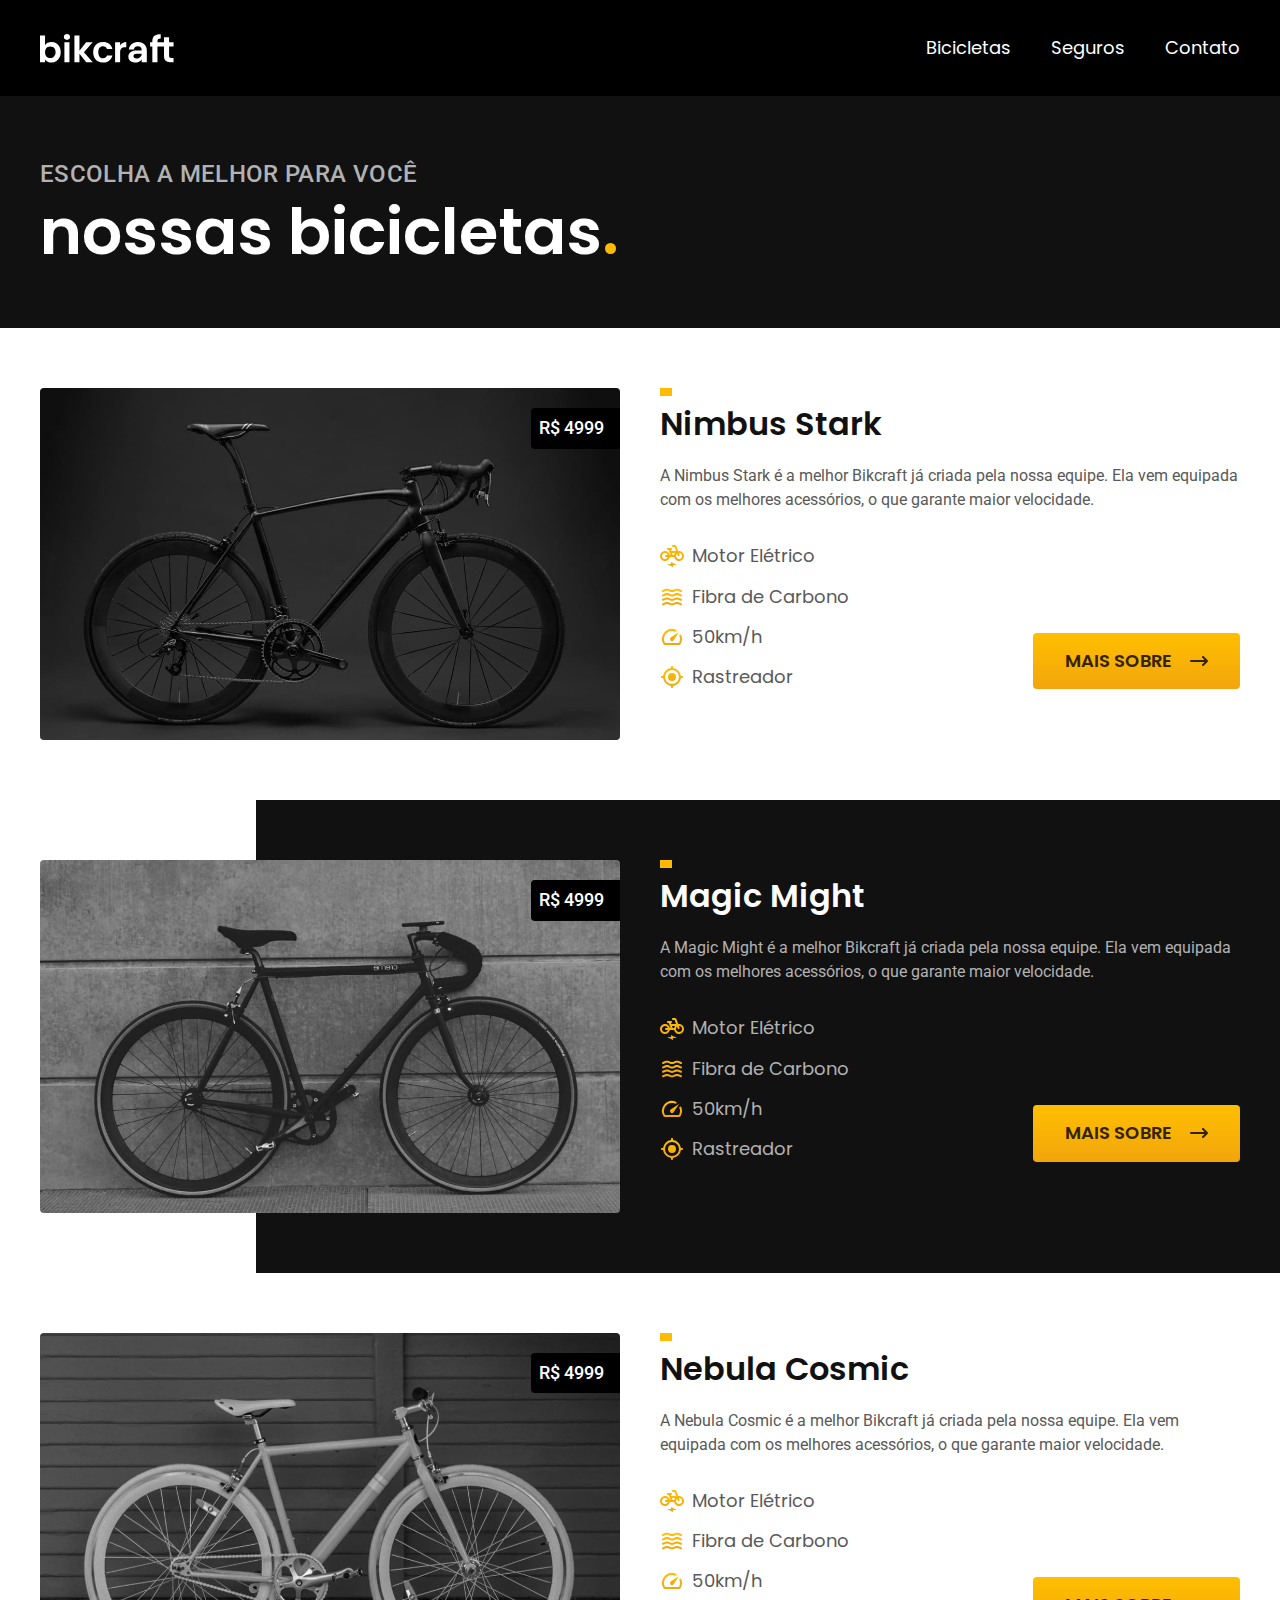
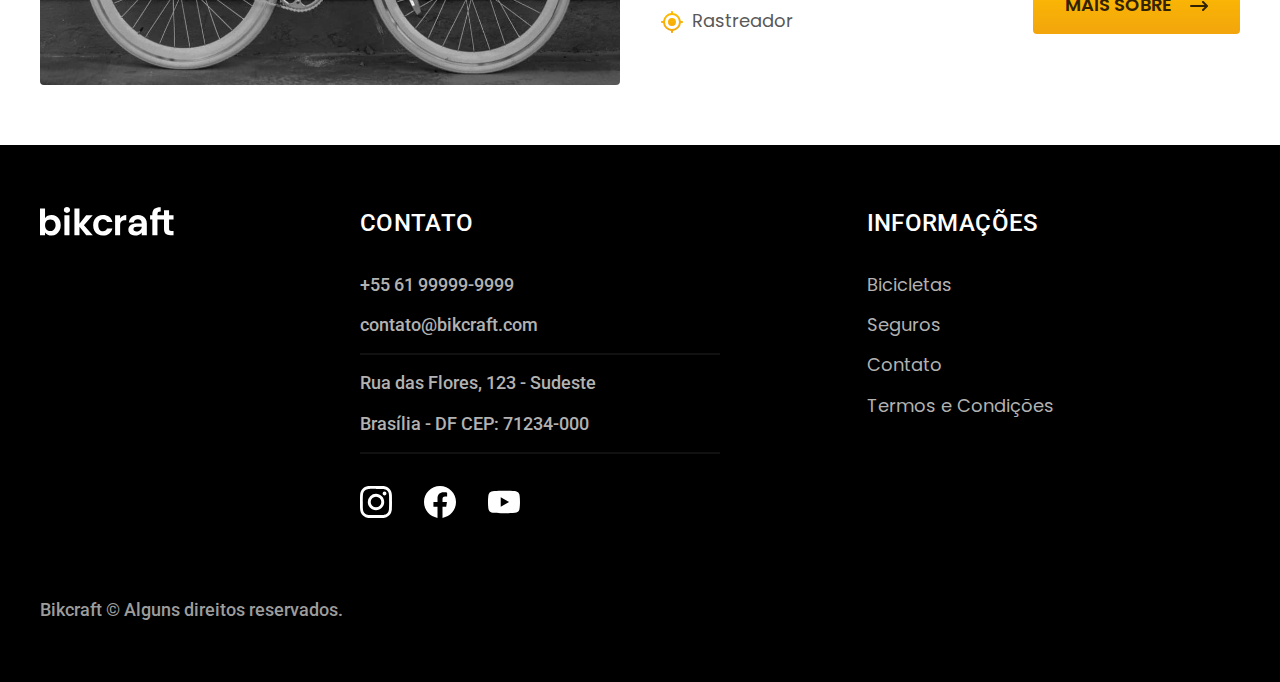
==== bicicletas.html @ d4f0f894 "bicicletas" ====
<!DOCTYPE html>
<html lang="pt-br">
<head>
    <meta charset="UTF-8">
    <meta name="viewport" content="width=device-width, initial-scale=1.0">
    <title>Bicicletas |  Bikcraft</title>
    <meta name="description" content="Bicicletas |  Bikcraft">
    <link rel="stylesheet" href="./css/style.css">

    <link rel="preconnect" href="https://fonts.googleapis.com">
    <link rel="preconnect" href="https://fonts.gstatic.com" crossorigin>
    <link href="https://fonts.googleapis.com/css2?family=Poppins:wght@400;600&family=Roboto:wght@400;500&display=swap" rel="stylesheet">
    <link href="https://fonts.googleapis.com/css2?family=Merriweather:ital,wght@0,400;1,900&display=swap" rel="stylesheet">
</head>
<body id="bicicletas">
    <header class="header-bg">
        <div class="container header">
            <a href="./"><img src="./img/bikcraft.svg" alt="Bikcraft"></a>
            <nav aria-label="primaria">
                <ul class="header-menu font-1-m cor-0">
                    <li><a href="./bicicletas.html">Bicicletas</a></li>
                    <li><a href="./seguros.html">Seguros</a></li>
                    <li><a href="./contatos.html">Contato</a></li>
                </ul>

        </div>
 
        </nav>
    </header>

    <main>
        <div class="titulo-bg">
            <div class="titulo container">
                <p class="font-2-l-b cor-5">Escolha a melhor para você</p>
                <h1 class="font-1-xxl cor-0">nossas bicicletas<span class="cor-p1">.</span></h1>
            </div>
        </div>

        <div class="bicicletas-bg">
            <div class="bicicletas container">
                <div class="bicicletas-imagem">
                    <img src="./img/bicicletas/nimbus.jpg" alt="Bicicleta Preta">
                    <span class="font-2-m cor-0">R$ 4999</span>
                </div>
                <div class="bicicletas-conteudo">
                    <h2 class="font-1-xl">Nimbus Stark</h2>
                    <p class="font-2-s cor-8">A Nimbus Stark é a melhor Bikcraft já criada pela nossa equipe. Ela vem equipada com os melhores acessórios, o que garante maior velocidade.</p>
                    <ul class="font-1-m cor-8">
                        <li><img src="./img/icones/eletrica.svg" alt="">
                            Motor Elétrico</li>
                        <li><img src="./img/icones/carbono.svg" alt="">
                            Fibra de Carbono</li>
                        <li><img src="./img/icones/velocidade.svg" alt="">
                            50km/h</li>
                        <li><img src="./img/icones/rastreador.svg" alt="">
                            Rastreador</li>
                    </ul>
                    <a class="botao seta" href="./bicicletas/nimbus.html">Mais Sobre</a>

                </div>
            </div>
        </div>

        <div class="bicicletas-bg">
            <div class="bicicletas container">
                <div class="bicicletas-imagem">
                    <img src="./img/bicicletas/magic.jpg" alt="Bicicleta Preta">
                    <span class="font-2-m cor-0">R$ 4999</span>
                </div>
                <div class="bicicletas-conteudo">
                    <h2 class="font-1-xl cor-0">Magic Might</h2>
                    <p class="font-2-s cor-5">A Magic Might é a melhor Bikcraft já criada pela nossa equipe. Ela vem equipada com os melhores acessórios, o que garante maior velocidade.</p>
                    <ul class="font-1-m cor-5">
                        <li><img src="./img/icones/eletrica.svg" alt="">
                            Motor Elétrico</li>
                        <li><img src="./img/icones/carbono.svg" alt="">
                            Fibra de Carbono</li>
                        <li><img src="./img/icones/velocidade.svg" alt="">
                            50km/h</li>
                        <li><img src="./img/icones/rastreador.svg" alt="">
                            Rastreador</li>
                    </ul>

                    <a class="botao seta" href="./bicicletas/magic.html">Mais Sobre</a>
                </div>
            </div>
        </div>

        <div class="bicicletas-bg">
            <div class="bicicletas container">
                <div class="bicicletas-imagem">
                    <img src="./img/bicicletas/nebula.jpg" alt="Bicicleta Preta">
                    <span class="font-2-m cor-0">R$ 4999</span>
                </div>
                <div class="bicicletas-conteudo">
                    <h2 class="font-1-xl">Nebula Cosmic</h2>
                    <p class="font-2-s cor-8">A Nebula Cosmic é a melhor Bikcraft já criada pela nossa equipe. Ela vem equipada com os melhores acessórios, o que garante maior velocidade.</p>
                    <ul class="font-1-m cor-8">
                        <li><img src="./img/icones/eletrica.svg" alt="">
                            Motor Elétrico</li>
                        <li><img src="./img/icones/carbono.svg" alt="">
                            Fibra de Carbono</li>
                        <li><img src="./img/icones/velocidade.svg" alt="">
                            50km/h</li>
                        <li><img src="./img/icones/rastreador.svg" alt="">
                            Rastreador</li>
                    </ul>
                    <a class="botao seta" href="./bicicletas/Nebula.html">Mais Sobre</a>

                </div>
            </div>
        </div>

    </main>



<footer class="footer-bg">
    <div class="container footer">
        <img src="./img/bikcraft.svg" alt="Bikcraft">
        <div class="footer-contato">
            <h3 class="font-2-l-b cor-0">Contato</h3>
            <ul class="font-2-m cor-5">
                <li><a href="tel:+5561999999999">+55 61 99999-9999</a></li>
                <li><a href="mailto:contato@bikcraft.com">contato@bikcraft.com</a></li>
                <li>Rua das Flores, 123 - Sudeste</li>
                <li>Brasília - DF CEP: 71234-000</li>
            </ul>
            <div class="footer-redes">
                <a href="./">
                    <img src="./img/redes/instagram.svg" alt="Instagram">
                </a>
                <a href="./">
                    <img src="./img/redes/facebook.svg" alt="Facebook">
                </a>
                <a href="./">
                    <img src="./img/redes/youtube.svg" alt="Youtube">
                </a>

            </div>
        </div>
        <div class="footer-informacoes">
            <h3 class="font-2-l-b cor-0">Informações</h3>
            <nav>
                <ul class="font-1-m cor-5">
                    <li><a href="./bicicletas.html">Bicicletas</a></li>
                    <li><a href="./seguros.html">Seguros</a></li>
                    <li><a href="./contatos.html">Contato</a></li>
                    <li><a href="./termos.html">Termos e Condições</a></li>

                </ul>
            </nav>
        </div>
        <p class="footer-copy font-2-m cor-6">Bikcraft © Alguns direitos reservados.</p>
    </div>

</footer>


</body>
</html>
---- css/style.css ----
@import './global/global.css';
@import './utilidades/tipografia.css';
@import './utilidades/cores.css';
@import './global/header.css';
@import './global/footer.css';

/* Utilidades */
@import './utilidades/componentes.css';

/* Home */
@import './home/introducao.css';
@import './home/tecnologia.css';
@import './home/parceiros.css';
@import './home/depoimento.css';


/* Bicicletas */
@import './bicicletas/bicicletas-lista.css';
@import './bicicletas/bicicletas.css';


/* Seguros */
@import './seguros/seguros.css';


/* termos */
@import './termos/termos.css';
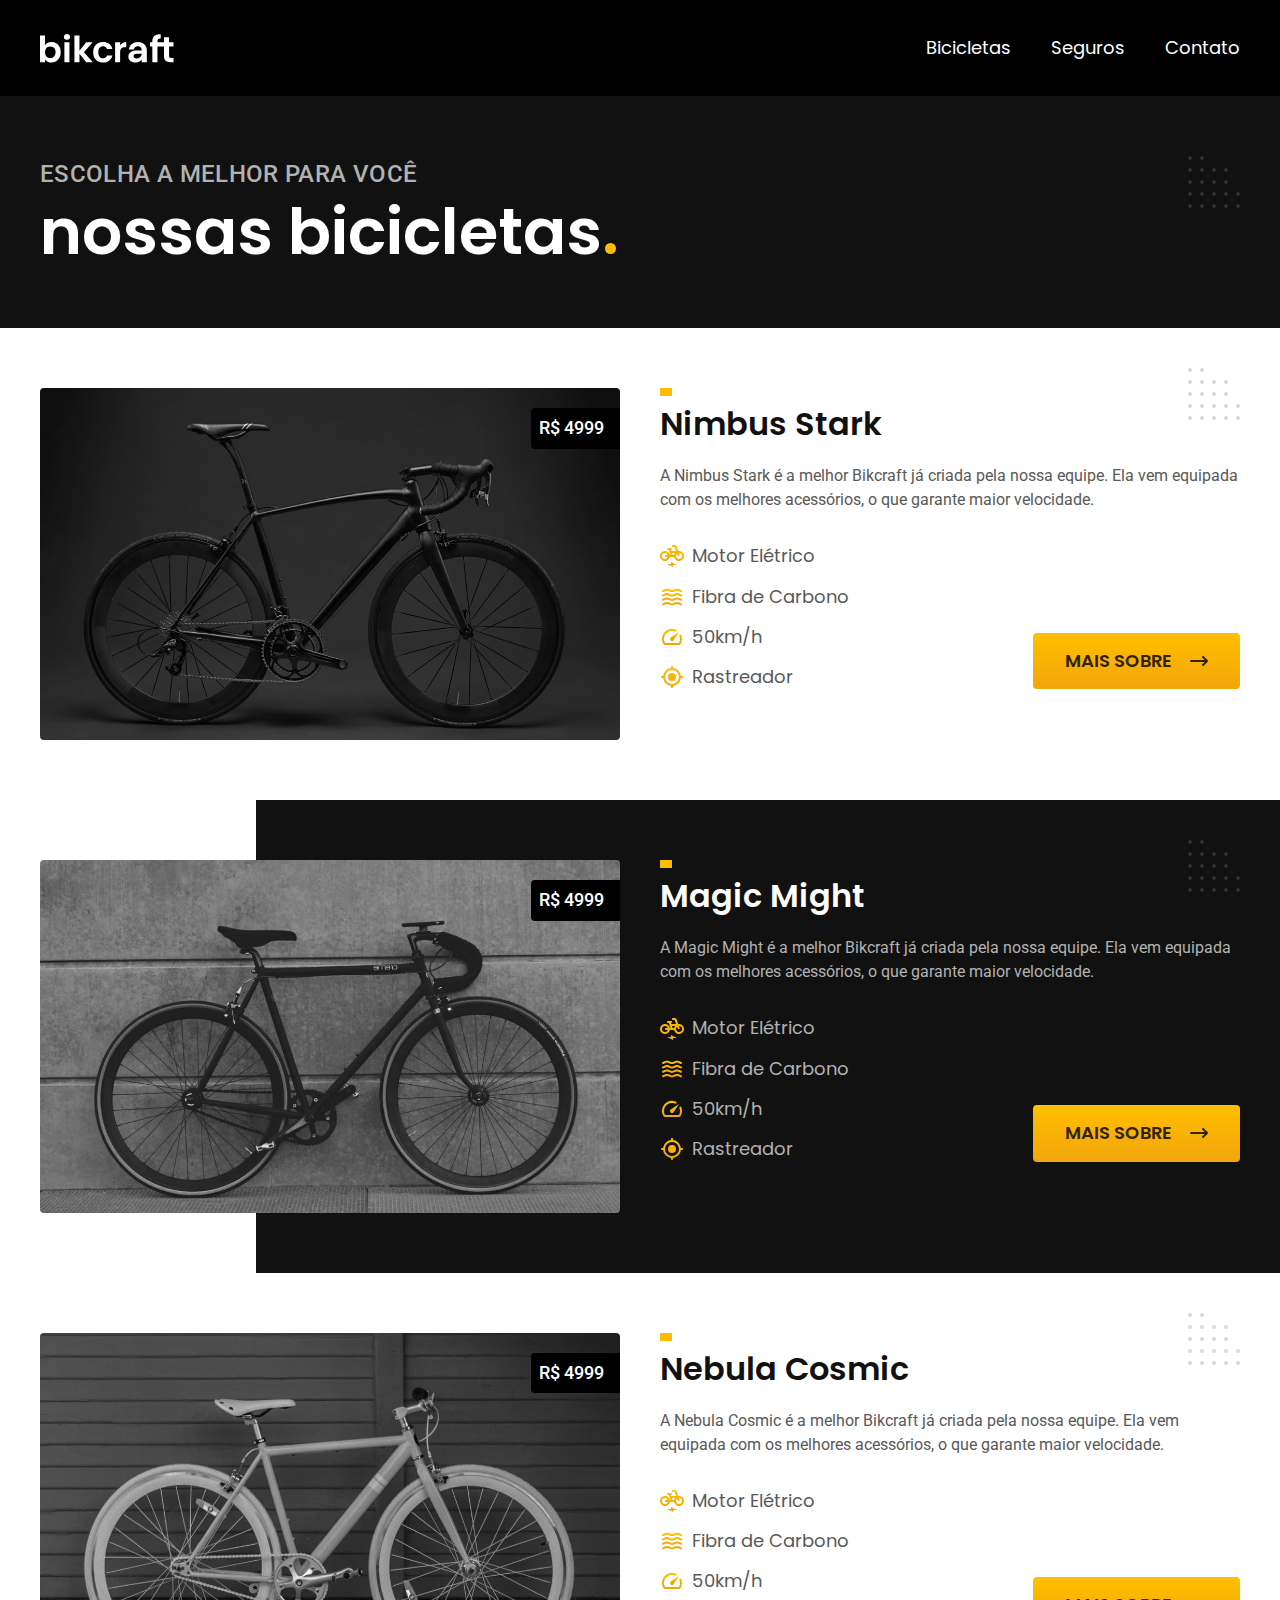
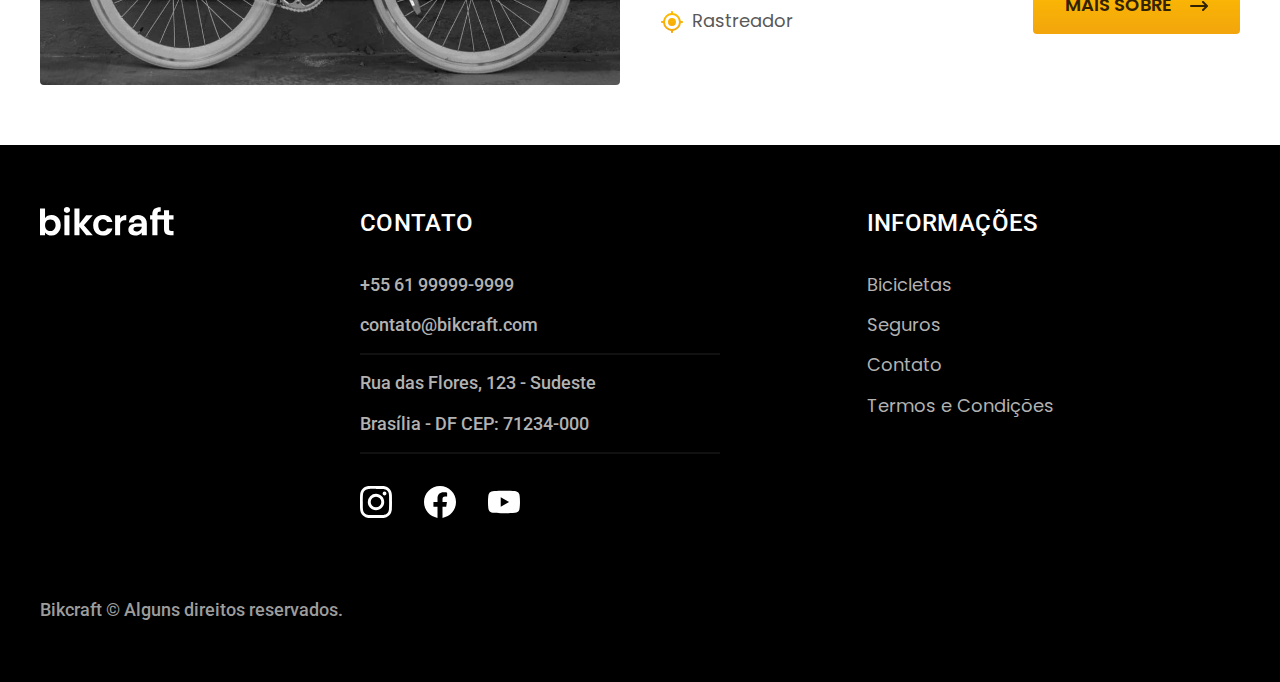
==== commit aab157b0: "otimizacoes" ====
--- a/bicicletas.html
+++ b/bicicletas.html
@@ -5,6 +5,7 @@
     <meta name="viewport" content="width=device-width, initial-scale=1.0">
     <title>Bicicletas |  Bikcraft</title>
     <meta name="description" content="Bicicletas |  Bikcraft">
+        <link rel="preload" href="./css/style.css" as="style">
     <link rel="stylesheet" href="./css/style.css">
 
     <link rel="preconnect" href="https://fonts.googleapis.com">
@@ -15,12 +16,12 @@
 <body id="bicicletas">
     <header class="header-bg">
         <div class="container header">
-            <a href="./"><img src="./img/bikcraft.svg" alt="Bikcraft"></a>
+            <a href="../index.html"><img src="./img/bikcraft.svg" width="136" height="32"alt="Bikcraft"></a>
             <nav aria-label="primaria">
                 <ul class="header-menu font-1-m cor-0">
                     <li><a href="./bicicletas.html">Bicicletas</a></li>
                     <li><a href="./seguros.html">Seguros</a></li>
-                    <li><a href="./contatos.html">Contato</a></li>
+                    <li><a href="./contato.html">Contato</a></li>
                 </ul>
 
         </div>
@@ -39,20 +40,20 @@
         <div class="bicicletas-bg">
             <div class="bicicletas container">
                 <div class="bicicletas-imagem">
-                    <img src="./img/bicicletas/nimbus.jpg" alt="Bicicleta Preta">
+                    <img src="./img/bicicletas/nimbus.jpg" width="1120" height="680" alt="Bicicleta Preta">
                     <span class="font-2-m cor-0">R$ 4999</span>
                 </div>
                 <div class="bicicletas-conteudo">
                     <h2 class="font-1-xl">Nimbus Stark</h2>
                     <p class="font-2-s cor-8">A Nimbus Stark é a melhor Bikcraft já criada pela nossa equipe. Ela vem equipada com os melhores acessórios, o que garante maior velocidade.</p>
                     <ul class="font-1-m cor-8">
-                        <li><img src="./img/icones/eletrica.svg" alt="">
+                        <li><img src="./img/icones/eletrica.svg" width="32" height="32" alt="">
                             Motor Elétrico</li>
-                        <li><img src="./img/icones/carbono.svg" alt="">
+                        <li><img src="./img/icones/carbono.svg" width="32" height="32" alt="">
                             Fibra de Carbono</li>
-                        <li><img src="./img/icones/velocidade.svg" alt="">
+                        <li><img src="./img/icones/velocidade.svg" width="32" height="32" alt="">
                             50km/h</li>
-                        <li><img src="./img/icones/rastreador.svg" alt="">
+                        <li><img src="./img/icones/rastreador.svg" width="32" height="32" alt="">
                             Rastreador</li>
                     </ul>
                     <a class="botao seta" href="./bicicletas/nimbus.html">Mais Sobre</a>
@@ -64,20 +65,20 @@
         <div class="bicicletas-bg">
             <div class="bicicletas container">
                 <div class="bicicletas-imagem">
-                    <img src="./img/bicicletas/magic.jpg" alt="Bicicleta Preta">
+                    <img src="./img/bicicletas/magic.jpg" width="1120" height="680" alt="Bicicleta Preta">
                     <span class="font-2-m cor-0">R$ 4999</span>
                 </div>
                 <div class="bicicletas-conteudo">
                     <h2 class="font-1-xl cor-0">Magic Might</h2>
                     <p class="font-2-s cor-5">A Magic Might é a melhor Bikcraft já criada pela nossa equipe. Ela vem equipada com os melhores acessórios, o que garante maior velocidade.</p>
                     <ul class="font-1-m cor-5">
-                        <li><img src="./img/icones/eletrica.svg" alt="">
+                        <li><img src="./img/icones/eletrica.svg" width="32" height="32" alt="">
                             Motor Elétrico</li>
-                        <li><img src="./img/icones/carbono.svg" alt="">
+                        <li><img src="./img/icones/carbono.svg" width="32" height="32" alt="">
                             Fibra de Carbono</li>
-                        <li><img src="./img/icones/velocidade.svg" alt="">
+                        <li><img src="./img/icones/velocidade.svg" width="32" height="32" alt="">
                             50km/h</li>
-                        <li><img src="./img/icones/rastreador.svg" alt="">
+                        <li><img src="./img/icones/rastreador.svg" width="32" height="32" alt="">
                             Rastreador</li>
                     </ul>
 
@@ -89,20 +90,20 @@
         <div class="bicicletas-bg">
             <div class="bicicletas container">
                 <div class="bicicletas-imagem">
-                    <img src="./img/bicicletas/nebula.jpg" alt="Bicicleta Preta">
+                    <img src="./img/bicicletas/nebula.jpg" width="1120" height="680" alt="Bicicleta Preta">
                     <span class="font-2-m cor-0">R$ 4999</span>
                 </div>
                 <div class="bicicletas-conteudo">
                     <h2 class="font-1-xl">Nebula Cosmic</h2>
                     <p class="font-2-s cor-8">A Nebula Cosmic é a melhor Bikcraft já criada pela nossa equipe. Ela vem equipada com os melhores acessórios, o que garante maior velocidade.</p>
                     <ul class="font-1-m cor-8">
-                        <li><img src="./img/icones/eletrica.svg" alt="">
+                        <li><img src="./img/icones/eletrica.svg" width="32" height="32" alt="">
                             Motor Elétrico</li>
-                        <li><img src="./img/icones/carbono.svg" alt="">
+                        <li><img src="./img/icones/carbono.svg" width="32" height="32" alt="">
                             Fibra de Carbono</li>
-                        <li><img src="./img/icones/velocidade.svg" alt="">
+                        <li><img src="./img/icones/velocidade.svg" width="32" height="32" alt="">
                             50km/h</li>
-                        <li><img src="./img/icones/rastreador.svg" alt="">
+                        <li><img src="./img/icones/rastreador.svg" width="32" height="32" alt="">
                             Rastreador</li>
                     </ul>
                     <a class="botao seta" href="./bicicletas/Nebula.html">Mais Sobre</a>
@@ -117,7 +118,7 @@
 
 <footer class="footer-bg">
     <div class="container footer">
-        <img src="./img/bikcraft.svg" alt="Bikcraft">
+        <img src="./img/bikcraft.svg" width="136" height="32" alt="Bikcraft">
         <div class="footer-contato">
             <h3 class="font-2-l-b cor-0">Contato</h3>
             <ul class="font-2-m cor-5">
@@ -128,13 +129,13 @@
             </ul>
             <div class="footer-redes">
                 <a href="./">
-                    <img src="./img/redes/instagram.svg" alt="Instagram">
+                    <img src="./img/redes/instagram.svg" width="32" height="32" alt="Instagram">
                 </a>
                 <a href="./">
-                    <img src="./img/redes/facebook.svg" alt="Facebook">
+                    <img src="./img/redes/facebook.svg" width="32" height="32" alt="Facebook">
                 </a>
                 <a href="./">
-                    <img src="./img/redes/youtube.svg" alt="Youtube">
+                    <img src="./img/redes/youtube.svg" width="32" height="32" alt="Youtube">
                 </a>
 
             </div>
--- a/css/style.css
+++ b/css/style.css
@@ -1,30 +1,42 @@
-@import './global/global.css';
-@import './utilidades/tipografia.css';
-@import './utilidades/cores.css';
-@import './global/header.css';
-@import './global/footer.css';
+@import "./global/global.css";
+@import "./utilidades/tipografia.css";
+@import "./utilidades/cores.css";
+
+@import "./global/header.css";
+@import "./global/footer.css";
 
 /* Utilidades */
-@import './utilidades/componentes.css';
+@import "./utilidades/componentes.css";
+@import "./utilidades/formulario.css";
 
 /* Home */
-@import './home/introducao.css';
-@import './home/tecnologia.css';
-@import './home/parceiros.css';
-@import './home/depoimento.css';
-
+@import "./home/introducao.css";
+@import "./home/tecnologia.css";
+@import "./home/parceiros.css";
+@import "./home/depoimento.css";
 
 /* Bicicletas */
-@import './bicicletas/bicicletas-lista.css';
-@import './bicicletas/bicicletas.css';
+@import "./bicicletas/bicicletas-lista.css";
+@import "./bicicletas/bicicletas.css";
 
+/* Bicicleta */
+@import "./bicicleta/bicicleta.css";
+@import "./bicicleta/seguro.css";
 
 /* Seguros */
-@import './seguros/seguros.css';
+@import "./seguros/seguros.css";
+@import "./seguros/vantagens.css";
+@import "./seguros/perguntas.css";
 
+/* Contato */
+@import "./contato/contato.css";
+@import "./contato/lojas.css";
 
-/* termos */
-@import './termos/termos.css';
+/* Termos */
+@import "./termos/termos.css";
+
+/* orcamento */
+@import "./orcamento/orcamento.css";
 
 
 
@@ -33,4 +45,3 @@
 
 
 
-
--- a/css/style.css
+++ b/css/style.css
@@ -1,30 +1,42 @@
-@import './global/global.css';
-@import './utilidades/tipografia.css';
-@import './utilidades/cores.css';
-@import './global/header.css';
-@import './global/footer.css';
+@import "./global/global.css";
+@import "./utilidades/tipografia.css";
+@import "./utilidades/cores.css";
+
+@import "./global/header.css";
+@import "./global/footer.css";
 
 /* Utilidades */
-@import './utilidades/componentes.css';
+@import "./utilidades/componentes.css";
+@import "./utilidades/formulario.css";
 
 /* Home */
-@import './home/introducao.css';
-@import './home/tecnologia.css';
-@import './home/parceiros.css';
-@import './home/depoimento.css';
-
+@import "./home/introducao.css";
+@import "./home/tecnologia.css";
+@import "./home/parceiros.css";
+@import "./home/depoimento.css";
 
 /* Bicicletas */
-@import './bicicletas/bicicletas-lista.css';
-@import './bicicletas/bicicletas.css';
+@import "./bicicletas/bicicletas-lista.css";
+@import "./bicicletas/bicicletas.css";
 
+/* Bicicleta */
+@import "./bicicleta/bicicleta.css";
+@import "./bicicleta/seguro.css";
 
 /* Seguros */
-@import './seguros/seguros.css';
+@import "./seguros/seguros.css";
+@import "./seguros/vantagens.css";
+@import "./seguros/perguntas.css";
 
+/* Contato */
+@import "./contato/contato.css";
+@import "./contato/lojas.css";
 
-/* termos */
-@import './termos/termos.css';
+/* Termos */
+@import "./termos/termos.css";
+
+/* orcamento */
+@import "./orcamento/orcamento.css";
 
 
 
@@ -33,4 +45,3 @@
 
 
 
-
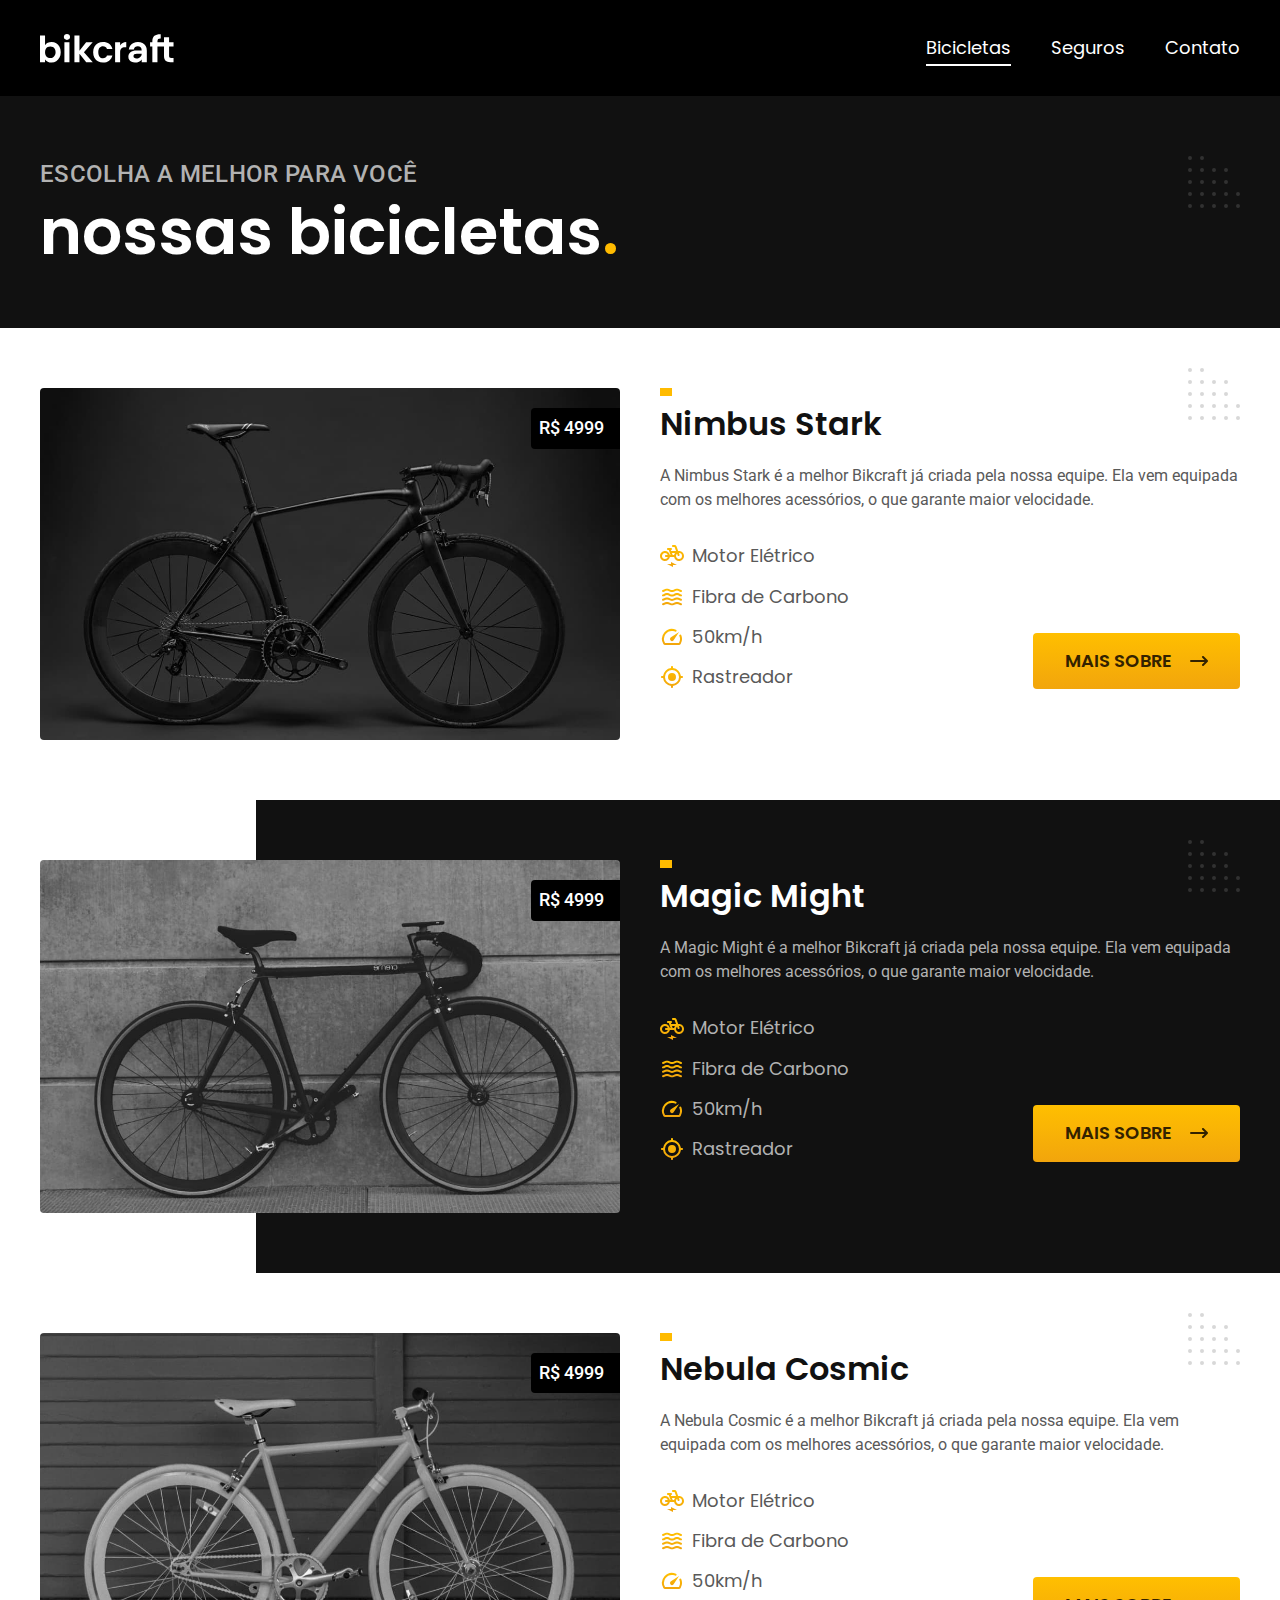
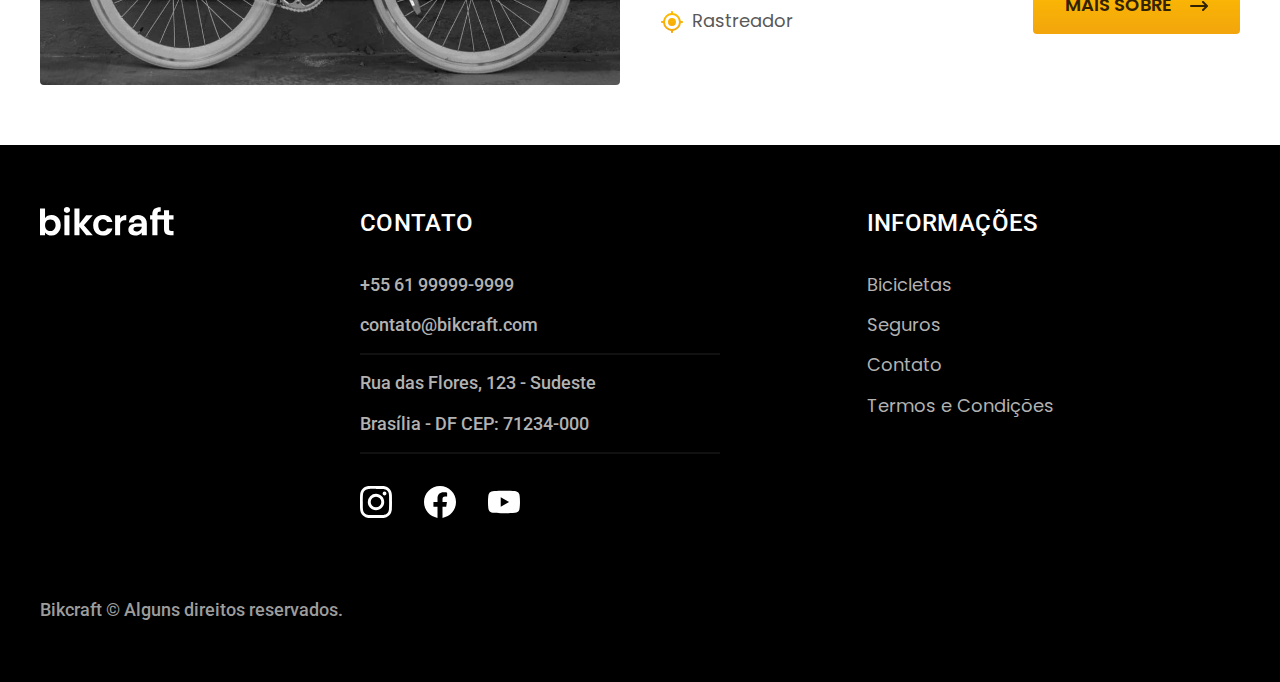
==== commit 5701a80d: "javascript" ====
--- a/bicicletas.html
+++ b/bicicletas.html
@@ -12,6 +12,9 @@
     <link rel="preconnect" href="https://fonts.gstatic.com" crossorigin>
     <link href="https://fonts.googleapis.com/css2?family=Poppins:wght@400;600&family=Roboto:wght@400;500&display=swap" rel="stylesheet">
     <link href="https://fonts.googleapis.com/css2?family=Merriweather:ital,wght@0,400;1,900&display=swap" rel="stylesheet">
+    <script>    document.documentElement.classList.add('js')
+    </script>
+
 </head>
 <body id="bicicletas">
     <header class="header-bg">
@@ -158,5 +161,6 @@
 </footer>
 
 
+  <script src="./js/script.js"></script>  
 </body>
 </html>--- a/css/style.css
+++ b/css/style.css
@@ -1,6 +1,7 @@
 @import "./global/global.css";
 @import "./utilidades/tipografia.css";
 @import "./utilidades/cores.css";
+@import "./utilidades/animacao.css";
 
 @import "./global/header.css";
 @import "./global/footer.css";
@@ -45,3 +46,6 @@
 
 
 
+
+
+
--- a/css/style.css
+++ b/css/style.css
@@ -1,6 +1,7 @@
 @import "./global/global.css";
 @import "./utilidades/tipografia.css";
 @import "./utilidades/cores.css";
+@import "./utilidades/animacao.css";
 
 @import "./global/header.css";
 @import "./global/footer.css";
@@ -45,3 +46,6 @@
 
 
 
+
+
+
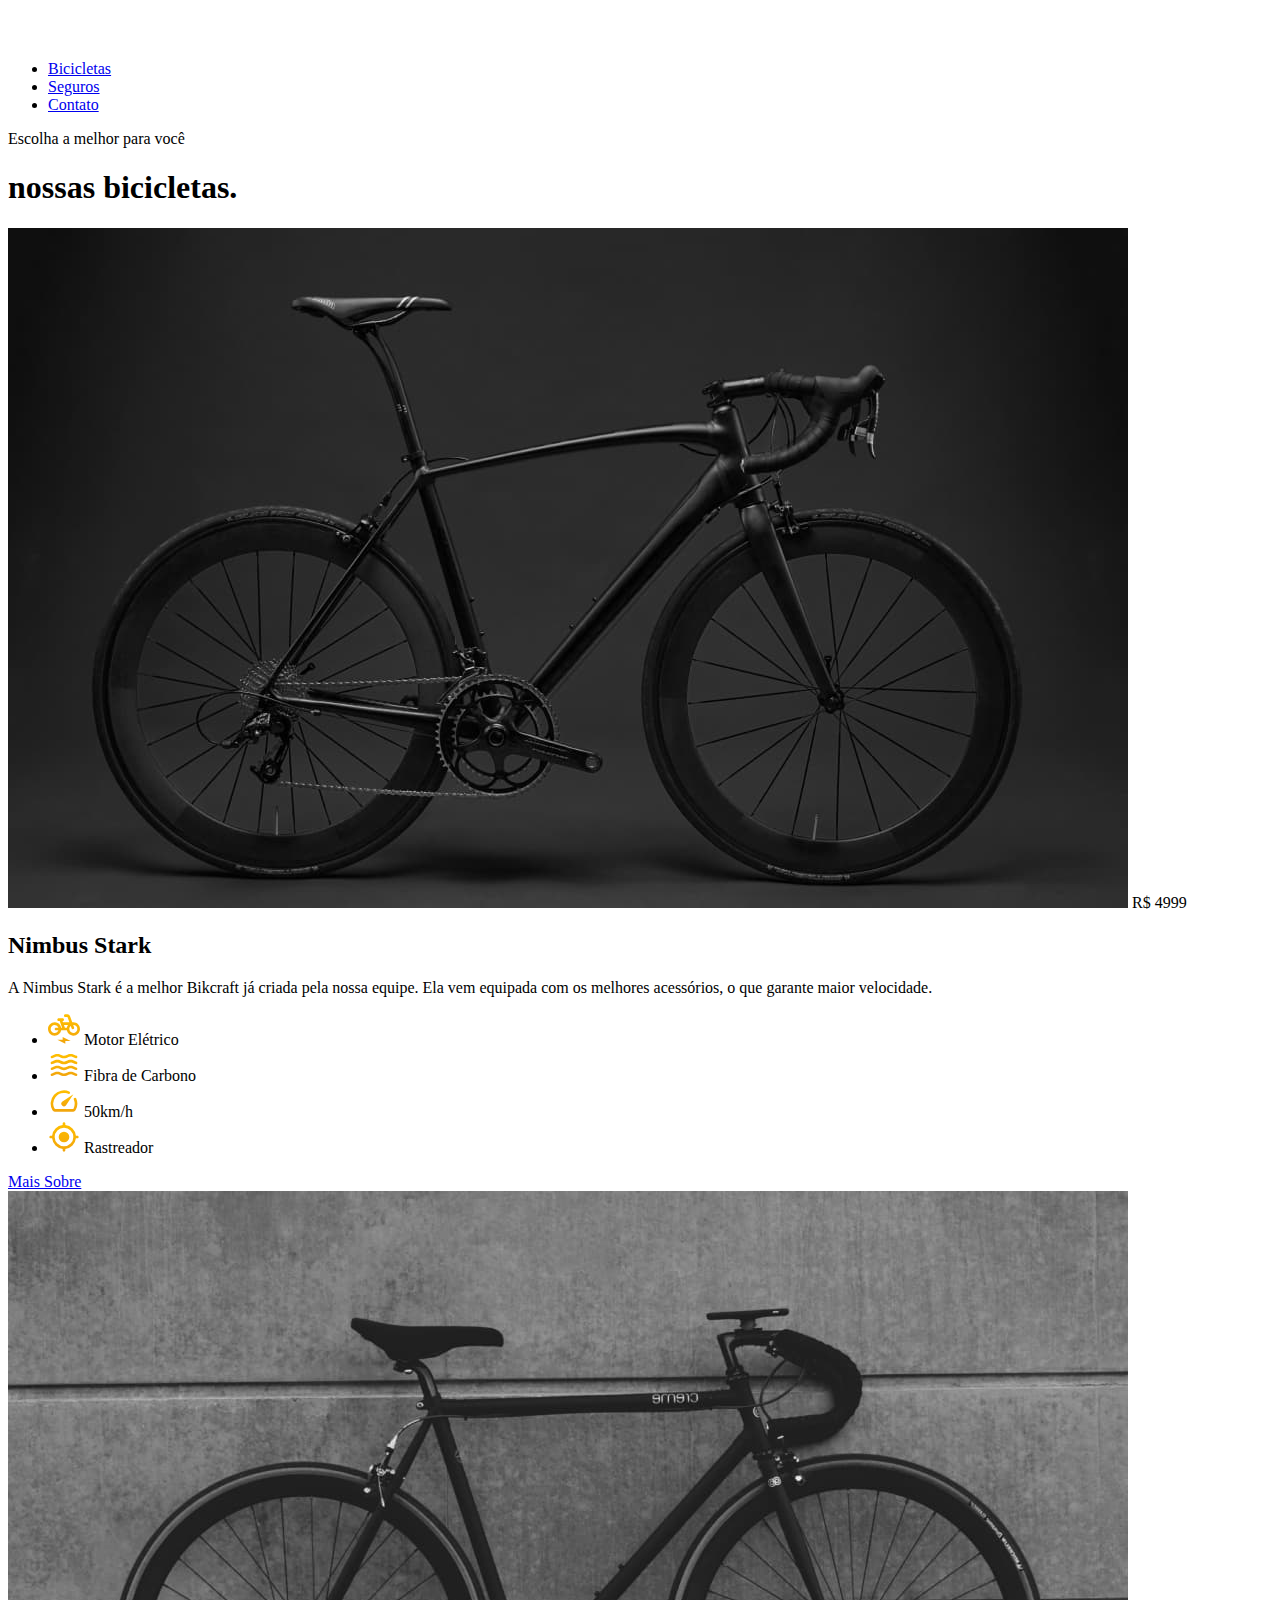
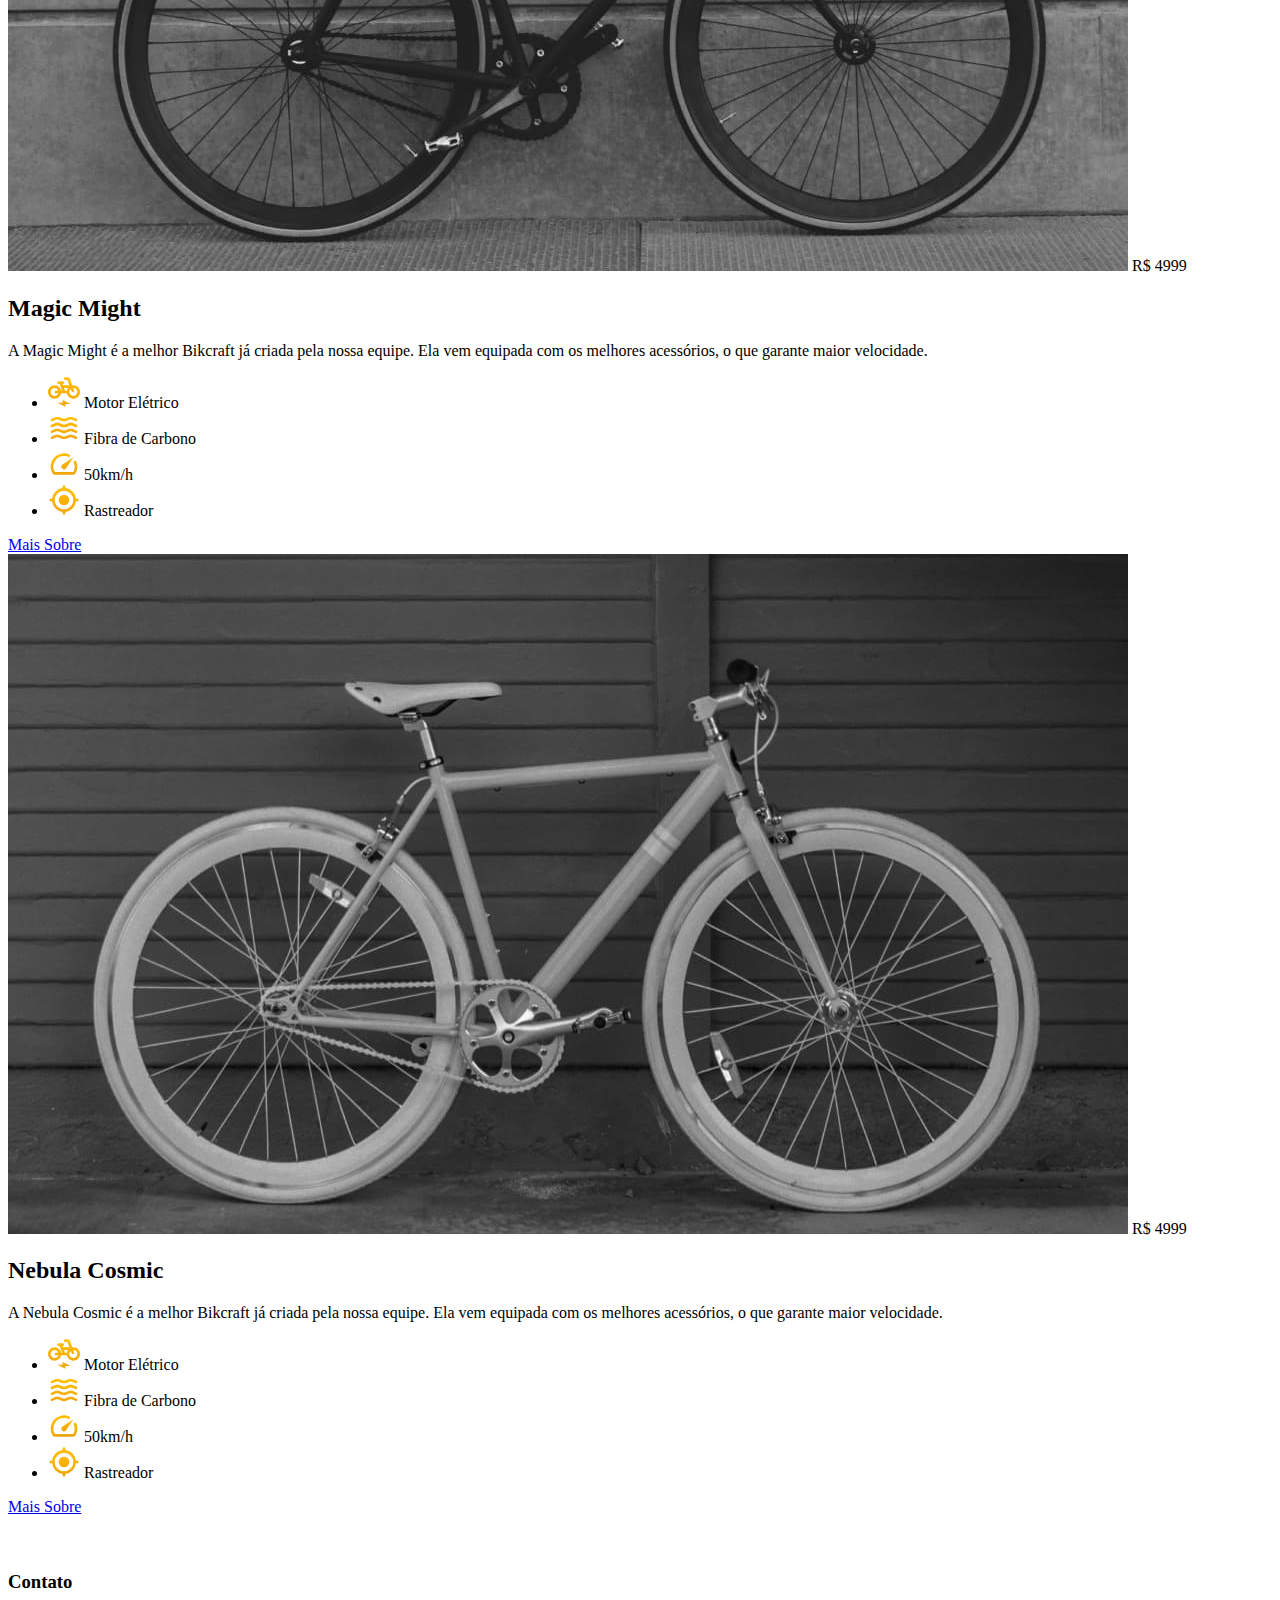
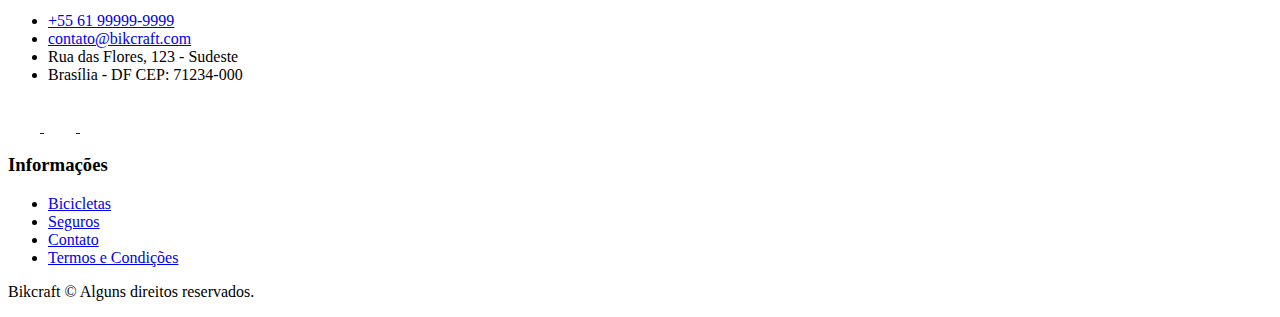
==== commit 44903183: "otimizacao" ====
--- a/bicicletas.html
+++ b/bicicletas.html
@@ -5,13 +5,13 @@
     <meta name="viewport" content="width=device-width, initial-scale=1.0">
     <title>Bicicletas |  Bikcraft</title>
     <meta name="description" content="Bicicletas |  Bikcraft">
-        <link rel="preload" href="./css/style.css" as="style">
-    <link rel="stylesheet" href="./css/style.css">
+            <link rel="icon" href="./favicon.svg" type="image/svg+xml">
+    <link rel="preload" href="./  css/style.min.css" as="style">
+    <link rel="stylesheet" href="./  css/style.min.css">
 
     <link rel="preconnect" href="https://fonts.googleapis.com">
     <link rel="preconnect" href="https://fonts.gstatic.com" crossorigin>
-    <link href="https://fonts.googleapis.com/css2?family=Poppins:wght@400;600&family=Roboto:wght@400;500&display=swap" rel="stylesheet">
-    <link href="https://fonts.googleapis.com/css2?family=Merriweather:ital,wght@0,400;1,900&display=swap" rel="stylesheet">
+    <link href="https://fonts.googleapis.com/css2?family=Poppins:wght@400;600&family=Roboto:wght@400;500&family=Merriweather:ital,wght@0,400;1,900&display=swap" rel="stylesheet">
     <script>    document.documentElement.classList.add('js')
     </script>
 
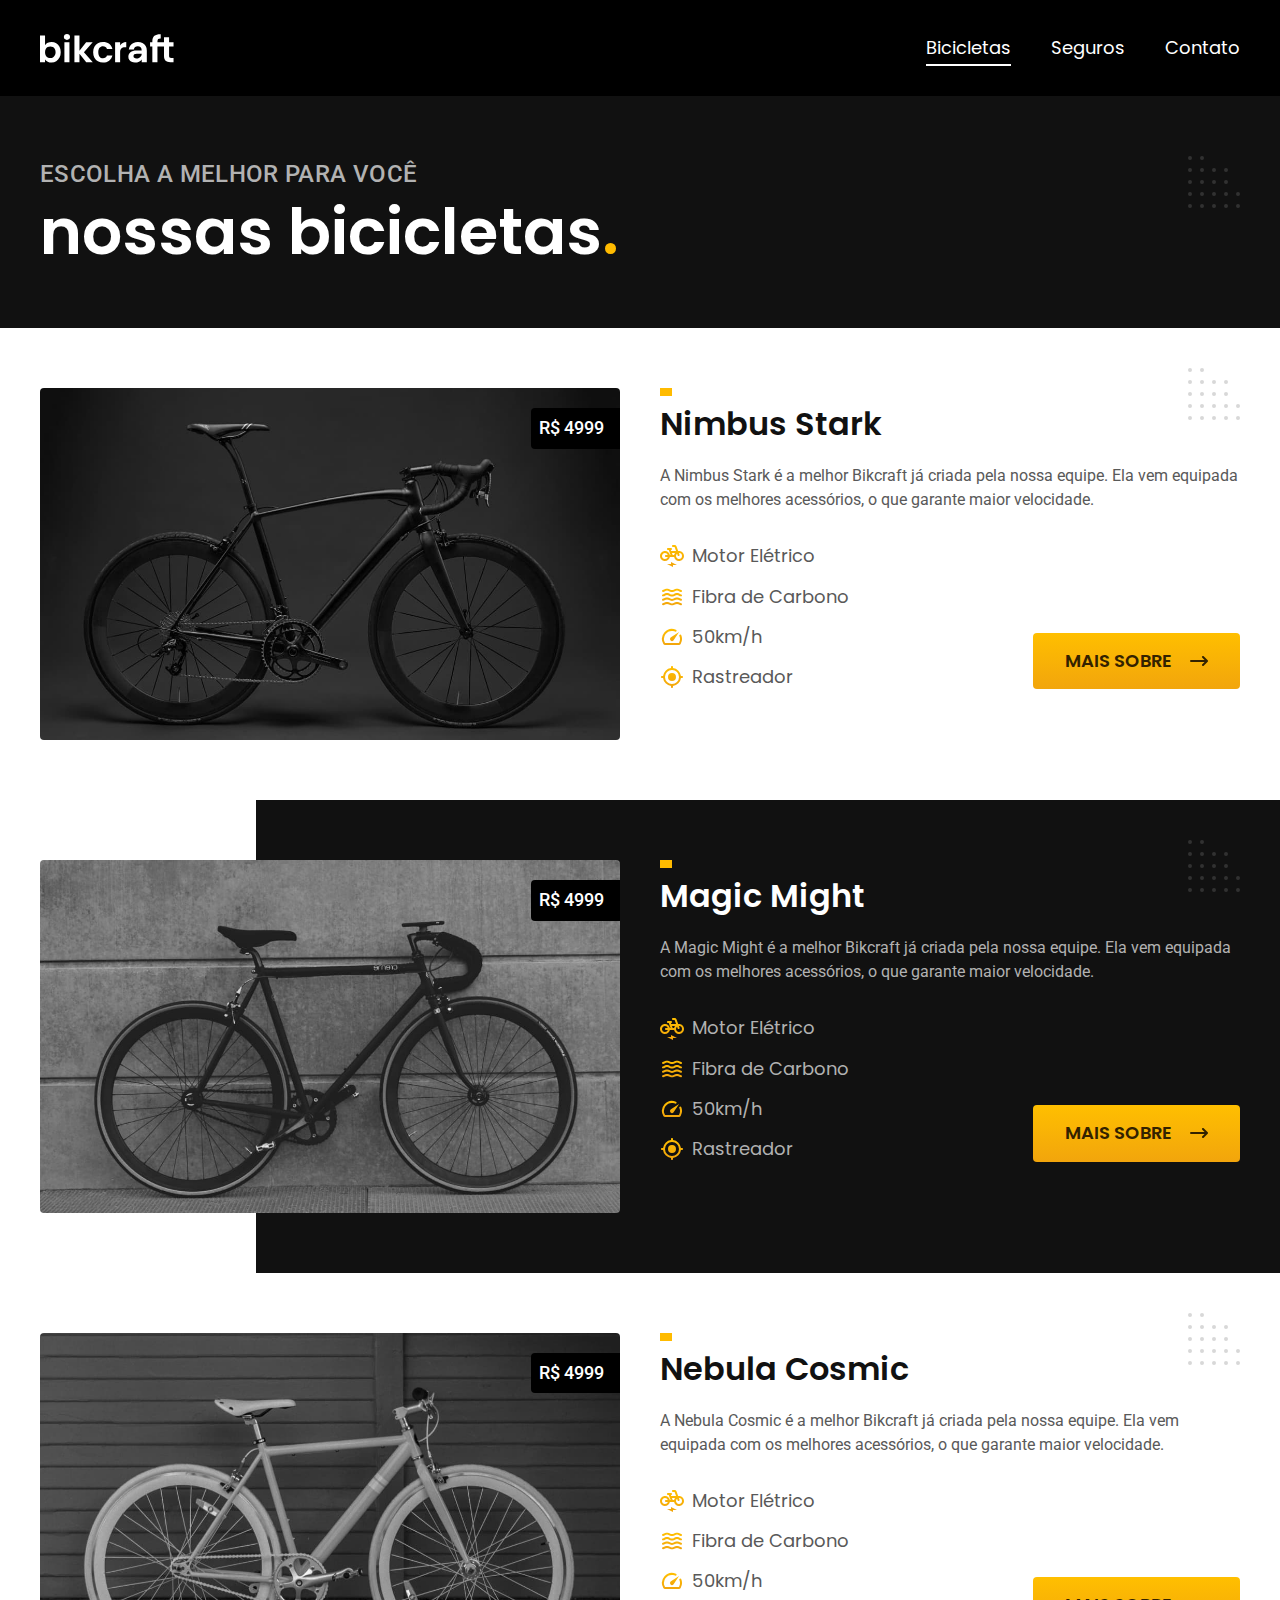
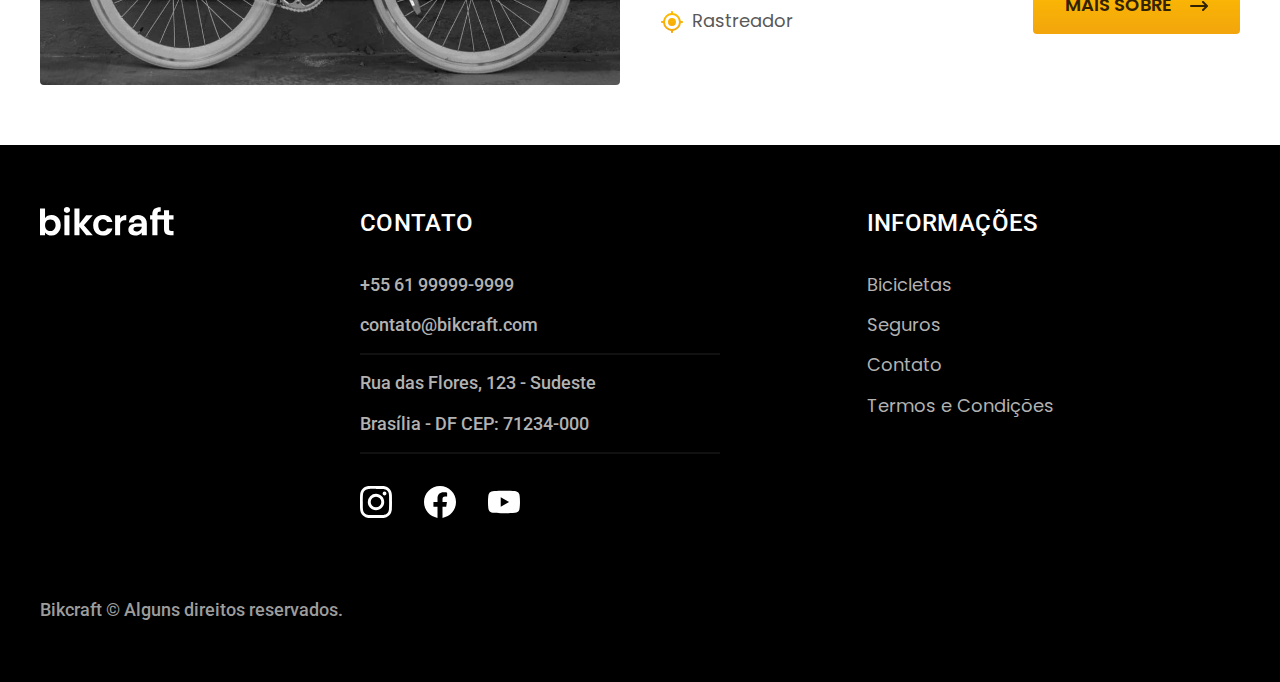
==== commit 869ed721: "otimizacao" ====
--- a/bicicletas.html
+++ b/bicicletas.html
@@ -6,8 +6,8 @@
     <title>Bicicletas |  Bikcraft</title>
     <meta name="description" content="Bicicletas |  Bikcraft">
             <link rel="icon" href="./favicon.svg" type="image/svg+xml">
-    <link rel="preload" href="./  css/style.min.css" as="style">
-    <link rel="stylesheet" href="./  css/style.min.css">
+    <link rel="preload" href="./css/style.min.css" as="style">
+    <link rel="stylesheet" href="./css/style.min.css">
 
     <link rel="preconnect" href="https://fonts.googleapis.com">
     <link rel="preconnect" href="https://fonts.gstatic.com" crossorigin>
--- a/css/style.min.css
+++ b/css/style.min.css
@@ -0,0 +1 @@
+body{font-family:Arial,Helvetica,sans-serif;margin:0;color:var(--cor-11)}blockquote,h1,h2,h3,h4,p,ul{margin:0}ul{padding:0;list-style:none}a{text-decoration:none;color:inherit}.header-bg{background-color:var(--cor-12)}img{max-width:100%;height:auto;display:block}img[src$=".jpg"]{border-radius:4px}.font-1-xs{font:400 0.75rem/1.35 Poppins,sans-serif}.font-2-xs{font:400 0.875rem/1.43 Roboto,sans-serif}.font-1-s{font:400 1rem/1.5 Poppins,sans-serif}.font-2-s{font:400 1rem/1.5 Roboto,sans-serif}.font-1-m,.font-1-m-b{font:400 1.125rem/1.35 Poppins,sans-serif}.font-1-m-b{font-weight:600}.font-2-m{font:500 1.125rem/1.35 Roboto,sans-serif}.font-1-l{font:400 1.5rem/1.5 Poppins,sans-serif}.font-2-l,.font-2-l-b{font:400 1.5rem/1.5 Roboto,sans-serif}.font-2-l-b{font-weight:500;letter-spacing:.015em;text-transform:uppercase}.font-1-xl{font:600 2rem/1.25 Poppins,sans-serif}.font-2-xl{font:500 2rem/1.25 Roboto,sans-serif}.font-1-xxl{font:600 4rem/1.125 Poppins,sans-serif}@media (max-width:1200px){.font-1-xxl{font-size:3rem}.font-2-l,.font-2-l-b{font-size:1.125rem}}@media (max-width:800px){.font-1-xxl{font-size:2rem}.font-1-xl,.font-2-xl{font-size:1.5rem}}:root{--cor-0:#FFFFFF;--cor-1:#F7F7F7;--cor-2:#EDEDED;--cor-3:#DEDEDE;--cor-4:#CCCCCC;--cor-5:#B2B2B2;--cor-6:#9C9C9C;--cor-7:#717171;--cor-8:#595959;--cor-9:#404040;--cor-10:#2E2E2E;--cor-11:#111111;--cor-12:#000000;--cor-p1:#FFBB00;--cor-p2:#E4A30B;--cor-p3:#A66F00;--cor-p4:#664400;--cor-p5:#332200}.cor-0{color:var(--cor-0)}.cor-1{color:var(--cor-1)}.cor-2{color:var(--cor-2)}.cor-3{color:var(--cor-3)}.cor-4{color:var(--cor-4)}.cor-5{color:var(--cor-5)}.cor-6{color:var(--cor-6)}.cor-7{color:var(--cor-7)}.cor-8{color:var(--cor-8)}.cor-9{color:var(--cor-9)}.cor-10{color:var(--cor-10)}.cor-11{color:var(--cor-11)}.cor-12{color:var(--cor-12)}.cor-p1{color:var(--cor-p1)}.cor-p2{color:var(--cor-p2)}.cor-p3{color:var(--cor-p3)}.cor-p4{color:var(--cor-p4)}.cor-p5{color:var(--cor-p5)}.js .fadeInDown{transform:translate3d(0,-20px,0)}.js .fadeInUp{transform:translate3d(0,20px,0)}.js .fadeInRight{transform:translate3d(20px,0,0)}.js .fadeInLeft{transform:translate3d(-20px,0,0)}.js [data-anime]{opacity:0}.js .anime{opacity:1;transform:none;transition:transform .8s,opacity .8s}.header{display:flex;flex-wrap:wrap;gap:20px;justify-content:space-between;align-items:center}.header-menu{display:flex;flex-wrap:wrap;gap:40px;padding-top:20px;padding-bottom:20px}.header-menu a{display:inline-block;padding:16px 0;position:relative}.header-menu a:after{content:"";display:block;height:2px;width:0%;background:var(--cor-0);margin-top:4px;transition:.3s;position:absolute}.header-menu a.ativo::after,.header-menu a:hover::after{width:100%}@media (max-width:800px){.header-menu{gap:20px}.header-menu a{background:var(--cor-11);padding:12px 16px;border-radius:4px}.header-menu a:hover{background:var(--cor-10)}.header-menu a:after{display:none}}@media (max-width:600px){.header-menu{gap:12px}.header-menu a{padding:8px 12px}}.footer-bg{background:var(--cor-12)}.footer{display:grid;grid-template-columns:3fr 5fr 4fr;gap:40px;padding-top:60px;padding-bottom:60px}.footer h3{margin-bottom:32px}.footer-contato ul{margin-bottom:32px}.footer li{margin-bottom:16px}.footer-contato li:nth-child(2n):after{content:"";display:block;max-width:360px;height:2px;background:var(--cor-11);margin-top:16px}.footer-redes{display:flex;gap:32px}.footer a:hover{color:var(--cor-0)}.footer-copy{grid-column:1/-1;margin-top:40px}@media (max-width:800px){.footer>img{display:none}.footer{grid-template-columns:1fr 1fr}}@media (max-width:600px){.footer{grid-template-columns:1fr;gap:60px}.footer-copy{margin-top:0}}.container{max-width:1200px;padding-left:20px;padding-right:20px;margin-left:auto;margin-right:auto}.botao{display:inline-block;padding:16px 32px;background:linear-gradient(#ffbf00,#f2a50c);border-radius:4px;box-shadow:0 1px 2px rgba(0,0,0,0,1);text-transform:uppercase;color:var(--cor-p5);font:600 1.125rem/1.35 Poppins,sans-serif;max-width:max-content}.botao:hover{background:linear-gradient(#ffb60d,#e59317)}.botao.secundario{background:var(--cor-10);color:var(--cor-2)}.botao.secundario:hover{background:var(--cor-9)}.botao.seta{display:flex;align-items:center}.botao.seta::after{content:"";display:inline-block;width:18px;height:10px;margin-left:18px;background:url(../img/icones/seta.svg);transition:tranform .2s}.botao.seta:hover::after{transform:translateX(4px)}@media (max-width:600px){.botao{padding:12px 16px;font-size:16px}}.link{display:inline-block;color:var(--cor-p1);font:500 1.5rem/1.5 Poppins,sans-serif;text-transform:uppercase}.link:after{content:"";display:block;width:100%;height:4px;background:currentColor}.link:hover{color:var(--cor-0)}.titulo-bg{padding-top:60px;padding-bottom:60px;background:var(--cor-11)}.titulo{background:url('../img/dec/top-right.svg') no-repeat top right 20px}.titulo p{margin-bottom:4px}@media (max-width:800px){.titulo-bg{padding-top:40px;padding-bottom:40px}.titulo p{font-size:1rem;text-transform:lowercase;font-weight:400}}.form{display:grid;grid-template-columns:1fr 1fr;gap:20px}.form label{display:block;font:600 1rem/1.5 Poppins,sans-serif;margin-bottom:4px}.form .col-2{grid-column:span 2}.form input[type=email],.form input[type=text],.form textarea{font:400 1rem/1.5 Roboto,sans-serif;background:var(--cor-1);border:1px solid var(--cor-2);padding:12px;border-radius:4px;width:100%;box-sizing:border-box}.form input[type=email]:focus,.form input[type=text]:focus,.form textarea:focus{outline:0;border-color:var(--cor-p1);background:var(--cor-0);box-shadow:0 0 0 2px #fea}@media (max-width:600px){.form{grid-template-columns:1fr}.form .col-2{grid-column:1}}.introducao-bg{background:var(--cor-12) url('../img/dec/bottom-left.svg') no-repeat bottom 160px left 20px;box-shadow:inset 0 -120px var(--cor-0)}.introducao{display:grid;grid-template-columns:1fr 1fr;gap:0 40px}.introducao-conteudo{align-self:end;padding-bottom:200px}.introducao img{width:100%;height:100%;object-fit:cover}.introducao h1{margin-bottom:32px}.introducao p{margin-bottom:20px}@media (max-width:800px){.introducao-bg{background:var(--cor-11);padding-top:40px;box-shadow:inset 0 -60px var(--cor-0)}.introducao{grid-template-columns:1fr;gap:32px}.introducao-conteudo{padding-bottom:0}.introducao h1{margin-bottom:16px}.introducao img{height:300px;width:100%}}.tecnologia-bg{background:var(--cor-11);box-shadow:inset 0 80px var(--cor-0),inset 0 -80px var(--cor-0)}.tecnologia{display:grid;grid-template-columns:1fr 1fr;gap:40px}.tecnologia-imagem img{width:100%;height:100%;object-fit:cover;object-position:left}.tecnologia-conteudo{padding-top:160px;padding-bottom:160px}.tecnologia-conteudo>span{display:block;margin-bottom:20px}.tecnologia-conteudo h2{margin-bottom:32px}.tecnologia-conteudo>p{margin-bottom:20px}.tecnologia-conteudo a{margin-bottom:80px}.tecnologia-vantagens{display:flex;gap:40px}.tecnologia-vantagens h3{width:max-content;margin-bottom:8px}.tecnologia-vantagens img{width:24px;margin-bottom:8px}@media (max-width:800px){.tecnologia-bg{box-shadow:initial}.tecnologia{grid-template-columns:1fr}.tecnologia-conteudo{padding-top:60px;padding-bottom:60px}.tecnologia-imagem{display:none}.tecnologia-conteudo a{margin-bottom:60px}}@media (max-width:600px){.tecnologia-vantagens{flex-direction:column}}.parceiros{padding-top:60px;padding-bottom:120px}.parceiros h2{margin-bottom:60px}.parceiros ul{padding:0 20px;max-width:1400px;display:grid;grid-template-columns:repeat(4,1fr);margin:0 auto}.parceiros li{display:flex;padding:32px;border-left:2px solid var(--cor-2)}.parceiros li:first-child,.parceiros li:nth-child(5){border-left:none}.parceiros li:nth-child(n+5){border-top:2px solid var(--cor-2)}.parceiros img{margin:auto}@media (max-width:800px){.parceiros{padding-bottom:60px}.parceiros h2{margin-bottom:20px}.parceiros ul{grid-template-columns:repeat(2,1fr)}.parceiros li{padding:20px}.parceiros li:nth-child(n+3){border-top:2px solid var(--cor-2)}.parceiros li:nth-child(odd){border-left:none}}.depoimento-bg{background:var(--cor-p1)}.depoimento{display:grid;grid-template-columns:1fr 1fr;background:var(--cor-p1);max-width:1600px;margin:0 auto;overflow:hidden}.depoimento img{width:100%;height:100%;object-fit:cover;border-radius:initial}.depoimento-conteudo{padding:40px 40px 80px 80px;align-self:end;background:url('../img/dec/bottom-right-p.svg') no-repeat bottom 40px right 40px}.depoimento-conteudo p{max-width:32ch;font-family:Merriweather,serif;font-weight:900;font-style:italic;margin-bottom:32px;position:relative}.depoimento p::after,.depoimento p::before{font-size:5rem;color:var(--cor-p2);position:absolute}.depoimento p::before{content:"“";left:-50px;top:-20px}.depoimento p::after{content:"”"}@media (min-width:1200px){.depoimento img{max-height:520px}}@media (max-width:800px){.depoimento{grid-template-columns:1fr;text-align:center}.depoimento-conteudo{padding:40px 20px;justify-self:center}.depoimento img{max-height:200px}}.bicicletas-lista{padding-top:60px;padding-bottom:120px}.bicicletas-lista h2{margin-bottom:40px;box-sizing:border-box}.bicicletas-lista ul{display:flex;gap:40px;padding:0 20px 20px 20px;max-width:1400px;margin-left:auto;margin-right:auto;overflow-x:auto}#bicicleta .bicicletas-lista ul{padding:0 0 20px 0}.bicicletas-lista li{min-width:280px}.bicicletas-lista a{display:block}.bicicletas-lista img{margin-bottom:16px}.bicicletas-lista h3{margin-bottom:8px;display:flex;align-items:center}.bicicletas-lista h3::before{content:"";display:inline-block;background:var(--cor-p1);height:8px;width:12px;margin-right:8px;transition:width .2s}.bicicletas-lista a:hover h3::before{width:24px}.bicicletas-lista li span{padding-left:20px}@media (max-width:800px){.bicicletas-lista{padding-bottom:60px}.bicicletas-lista ul{gap:20px}}.bicicletas-bg:nth-child(3){background-image:linear-gradient(to right,var(--cor-0) 20%,var(--cor-11) 0)}.bicicletas{display:grid;grid-template-columns:1fr 1fr;gap:40px;padding-top:60px;padding-bottom:60px;background:url('../img/dec/top-right.svg') no-repeat top 40px right 20px}.bicicletas-imagem{position:relative}.bicicletas-imagem span{display:inline-block;background:var(--cor-12);padding:8px 16px 8px 8px;position:absolute;top:20px;right:0;border-radius:4px 0 0 4px}.bicicletas-conteudo{display:grid;grid-template-columns:1fr auto;align-content:start;align-content:start}.bicicletas-conteudo h2,.bicicletas-conteudo p{grid-column:1/-1}.bicicletas-conteudo h2{margin-bottom:20px}.bicicletas-conteudo h2::before{content:"";display:block;width:12px;height:8px;background:var(--cor-p1);margin-bottom:8px}.bicicletas-conteudo p{margin-bottom:32px}.bicicletas-conteudo a{place-self:end}.bicicletas-conteudo li{display:flex;align-items:center}.bicicletas-conteudo li+li{margin-top:16px}.bicicletas-conteudo li img{width:24px;margin-right:8px}@media (max-width:800px){.bicicletas-bg:nth-child(3){background:var(--cor-11)}.bicicletas{grid-template-columns:1fr;gap:20px;padding-top:40px;padding-bottom:40px}}@media (max-width:600px){.bicicletas-conteudo{grid-template-columns:1fr;display:grid}.bicicletas ul{margin-bottom:32px}.bicicletas a{place-self:start}}.bicicleta{display:grid;grid-template-columns:1fr 1fr;align-items:start;gap:40px;padding-top:60px;padding-bottom:60px}#bicicleta .titulo p{text-transform:uppercase}.bicicleta-imagens{display:flex;flex-wrap:wrap;gap:20px}.bicicleta-imagens img{flex:1;min-width:200px}.bicicleta-imagens img:first-child{min-width:100%}.bicicleta-conteudo>p{margin-bottom:32px}.bicicleta-comprar{display:grid;grid-template-columns:max-content auto;align-items:center;justify-items:start;gap:8px 12px;margin-bottom:40px}.bicicleta-comprar a{grid-row:span 2}.bicicleta-comprar span{display:flex;align-items:center;gap:8px;background:var(--cor-12);padding:4px 8px;border-radius:4px}.bicicleta-conteudo h2{text-transform:uppercase;letter-spacing:.15em;margin-bottom:12px}.bicicleta-ficha,.bicicleta-informacoes{padding:32px;background:var(--cor-12);border-radius:4px}.bicicleta-informacoes{display:grid;grid-template-columns:1fr 1fr;gap:32px}.bicicleta-informacoes img{max-width:24px;margin-bottom:8px}.bicicleta-informacoes h3{margin-bottom:8px}.bicicleta-ficha li{padding:4px 0;display:flex;justify-content:space-between;border-bottom:1px solid var(--cor-11)}.bicicleta-ficha li:last-child{border-bottom:none}.bicicleta-ficha span{color:var(--cor-6)}@media (max-width:800px){.bicicleta{grid-template-columns:1fr;padding-top:40px;padding-bottom:40px}.bicicleta-imagens{grid-row:2}}@media (max-width:400px){.bicicleta-comprar,.bicicleta-informacoes{grid-template-columns:1fr}}.seguro-bg{background-color:var(--cor-11);box-shadow:inset 0 120px var(--cor-0),inset 0 -120px var(--cor-12)}.seguro{display:grid;grid-template-columns:1fr 1fr;gap:40px}.seguro-imagem img{width:100%;height:100%;object-fit:cover}.seguro-conteudo{padding-top:180px;padding-bottom:180px}.seguro h2{margin-bottom:32px}.seguro p{margin-bottom:20px}@media (max-width:800px){.seguro-bg{box-shadow:inset 0 -60px var(--cor-12)}.seguro{grid-template-columns:1fr}.seguro-conteudo{grid-row:1;padding-top:40px;padding-bottom:0}}.seguros-bg{background:var(--cor-11)}.seguros{padding-top:60px;padding-bottom:60px;display:grid;grid-template-columns:1fr 1fr;gap:40px;align-items:center}#seguros .seguros{padding-top:0}.seguros h2{grid-column:1/-1}.seguros-item{background-color:var(--cor-12);padding:32px 32px 32px 60px;display:grid;grid-template-columns:1fr auto;border-radius:4px}.seguros-item h3{margin-bottom:40px}.seguros-item span{grid-column:2;display:block;text-align:right}.seguros-item ul{grid-column:1/-1;margin-bottom:32px}.seguros-item li{display:flex;align-items:center;position:relative}.seguros-item li+li{margin-top:20px}.seguros-item li::before{content:"";display:inline-block;width:13px;height:9px;background-image:url("../img/icones/lista.svg");position:absolute;left:-21px}.seguros-item a{grid-column:1/-1}@media (max-width:800px){.seguros{grid-template-columns:1fr}}.vantagens-bg{background-color:var(--cor-12)}.vantagens{padding-top:120px;padding-bottom:120px}.vantagens h2{margin-bottom:60px}.vantagens ul{display:grid;grid-template-columns:repeat(auto-fit,minmax(280px,max-content));gap:40px 80px}.vantagens h3,.vantagens img{margin-bottom:8px}@media (max-width:800px){.vantagens{padding-top:60px;padding-bottom:60px}.vantagens h2{margin-bottom:40px}.vantagens ul{gap:20px}}.perguntas{padding-top:120px;padding-bottom:120px}.perguntas h2{margin-bottom:60px}.perguntas dl>div{padding:20px;border-radius:4px}.perguntas dl>div:nth-child(odd){background-color:var(--cor-1)}.perguntas button{display:grid;grid-template-columns:auto 1fr auto;align-items:center;gap:8px;cursor:pointer;border:none;background:0 0;width:100%;text-align:left}.perguntas button::before{content:"";display:inline-block;width:12px;height:8px;background-color:var(--cor-p1)}.perguntas button::after{content:"";display:inline-block;width:14px;height:6px;background:url("../img/icones/seta-abrir.svg");transition:.3s}.perguntas button:hover::after,.perguntas button[aria-expanded=true]::after{transform:rotate(180deg)}.js .perguntas dd{display:none}.perguntas dd{padding-left:20px;padding-top:16px;max-width:80ch}.js .perguntas dd.ativa{display:block}@media (max-width:800px){.perguntas{padding-top:60px;padding-bottom:60px}.perguntas h2{margin-bottom:40px}}#contato{background:linear-gradient(var(--cor-11) 600px,var(--cor-1) 0)}.contato{display:grid;grid-template-columns:5fr 7fr}.contato-dados,.contato-formulario{padding:60px;box-shadow:0 1px 2px rgba(0,0,0,.1)}.contato-dados{border-radius:5px 0 0 5px;background:var(--cor-12) url('../img/dec/bottom-left.svg') no-repeat bottom 20px left 20px}.contato-formulario{border-radius:0 5px 5px 0;background:var(--cor-0) url('../img/dec/bottom-right.svg') no-repeat bottom 20px right 20px}.contato-dados h2{margin-bottom:60px}.contato-endereco{margin-bottom:32px;padding-left:28px;background:url("../img/icones/local.svg") no-repeat 0 2px}.contato-endereco p{margin-bottom:8px}.contato-meios a{display:block;max-width:max-content;margin-bottom:8px;padding-left:28px}.contato-meios a:hover{color:var(--cor-0)}.contato-meios a:first-child{background:url("../img/icones/email.svg") no-repeat 0 2px}.contato-meios a:nth-child(2){margin-bottom:32px}.contato-meios a:nth-child(3){background:url("../img/icones/telefone.svg") no-repeat 0 2px;margin-bottom:60px}.contato-redes{display:flex;gap:32px;padding-left:28px}@media (max-width:800px){.contato{grid-template-columns:1fr}.contato-dados,.contato-formulario{padding:20px}.contato-dados{border-radius:5px 5px 0 0;background:var(--cor-12)}.contato-formulario{border-radius:0 0 5px 5px}.contato-dados h2,.contato-meios a:nth-child(3){margin-bottom:32px}.contato-redes{margin-bottom:12px}}.lojas{display:grid;grid-template-columns:1fr 1fr;gap:0 40px;padding-top:120px;padding-bottom:120px}.lojas h2{grid-column:1/-1;margin-bottom:60px}.lojas img{border-radius:4px 4px 0 0}.lojas-item{border-radius:4px;background:var(--cor-0);box-shadow:0 1px 2px rgba(0,0,0,.1)}.lojas-conteudo{display:grid;grid-template-columns:1fr 1fr;gap:32px 16px;padding:32px}.lojas-conteudo h3,.lojas-tempo{grid-column:1/-1}.lojas-dados{display:grid;gap:8px;border-left:2px solid var(--cor-2);padding-left:12px}.lojas-tempo{display:flex;align-items:center;gap:8px}@media (max-width:800px){.lojas{gap:20px;padding-top:60px;padding-bottom:60px}.lojas h2{margin-bottom:32px}.lojas-conteudo{grid-template-columns:1fr}}@media (max-width:600px){.lojas{grid-template-columns:1fr}}.termos{padding-top:80px;padding-bottom:80px}.termos h2{font-weight:600;margin-bottom:20px}.termos p+h2{margin-top:40px}.termos p{max-width:75ch;margin-bottom:24px}#orcamento{background:linear-gradient(var(--cor-11) 600px,var(--cor-1) 0)}.orcamento{display:grid;grid-template-columns:5fr 7fr;padding-bottom:120px}.orcamento h2{text-transform:uppercase;position:relative;display:flex;align-items:center}.orcamento h2::before{content:"";display:inline-block;width:4px;height:8px;background-color:var(--cor-p1);position:absolute;left:-12px}.orcamento-dados,.orcamento-produto{padding:60px;box-shadow:0 1px 2px rgba(0,0,0,.1)}.orcamento-produto{border-radius:5px 0 0 5px;background:var(--cor-12) url('../img/dec/bottom-left.svg') no-repeat bottom 20px left 20px;display:grid;grid-template-columns:1fr 1fr;gap:20px;align-content:start}.orcamento-produto>*{grid-column:1/-1}.orcamento-produto>label{grid-column:initial}.orcamento-produto label{font:400 1rem/1.5 Poppins,sans-serif;color:var(--cor-4);background-color:var(--cor-10);padding:12px 16px;border-radius:4px;cursor:pointer;display:grid;grid-template-columns:auto 1fr auto;align-items:center;border:1px solid var(--cor-10)}.orcamento-produto input:checked+label{background:var(--cor-0);color:var(--cor-11)}.orcamento-produto label::before{content:"";display:inline-block;box-sizing:border-box;width:12px;height:12px;border:1px solid var(--cor-6);border-radius:50%;margin-right:8px}.orcamento-produto input:checked+label::before{border-color:var(--cor-7);box-shadow:inset 0 0 0 3px var(--cor-0),inset 0 0 0 6px var(--cor-7)}.orcamento-produto label:hover{background-color:var(--cor-9);border-color:var(--cor-9)}.orcamento-produto input:focus+label{box-shadow:0 0 0 2px var(--cor-p1);border-color:var(--cor-12)}.orcamento-produto label span{display:none}.orcamento-produto input:checked+label span{display:inline-block}.orcamento-produto input{opacity:0;position:absolute;pointer-events:none}.orcamento-dados{border-radius:0 5px 5px 0;background:var(--cor-0) url('../img/dec/bottom-right.svg') no-repeat bottom 20px right 20px}.orcamento-conteudo{display:none}.orcamento-conteudo h2,.orcamento-dados h2:nth-of-type(n+2){margin-top:20px}#bikcraft:checked~#orcamento-bikcraft,#seguro:checked~#orcamento-seguro{display:grid;gap:20px}.orcamento-detalhes{display:none;background:var(--cor-0);padding:20px;grid-template-columns:1fr 1fr;border-radius:4px;align-items:center}.orcamento-detalhes li{display:flex;align-items:center;margin-bottom:8px}.orcamento-detalhes li img{width:16px;margin-right:8px}.orcamento-produto input:checked+label+.orcamento-detalhes{display:grid}@media (max-width:1200px){.orcamento-dados,.orcamento-produto{padding:32px}}@media (max-width:800px){.orcamento{grid-template-columns:1fr}.orcamento-produto{border-radius:5px 5px 0 0;background:var(--cor-12)}.orcamento-dados{border-radius:0 0 5px 5px}}@media (max-width:400px){.orcamento-produto{grid-template-columns:1fr}}--- a/css/style.min.css
+++ b/css/style.min.css
@@ -0,0 +1 @@
+body{font-family:Arial,Helvetica,sans-serif;margin:0;color:var(--cor-11)}blockquote,h1,h2,h3,h4,p,ul{margin:0}ul{padding:0;list-style:none}a{text-decoration:none;color:inherit}.header-bg{background-color:var(--cor-12)}img{max-width:100%;height:auto;display:block}img[src$=".jpg"]{border-radius:4px}.font-1-xs{font:400 0.75rem/1.35 Poppins,sans-serif}.font-2-xs{font:400 0.875rem/1.43 Roboto,sans-serif}.font-1-s{font:400 1rem/1.5 Poppins,sans-serif}.font-2-s{font:400 1rem/1.5 Roboto,sans-serif}.font-1-m,.font-1-m-b{font:400 1.125rem/1.35 Poppins,sans-serif}.font-1-m-b{font-weight:600}.font-2-m{font:500 1.125rem/1.35 Roboto,sans-serif}.font-1-l{font:400 1.5rem/1.5 Poppins,sans-serif}.font-2-l,.font-2-l-b{font:400 1.5rem/1.5 Roboto,sans-serif}.font-2-l-b{font-weight:500;letter-spacing:.015em;text-transform:uppercase}.font-1-xl{font:600 2rem/1.25 Poppins,sans-serif}.font-2-xl{font:500 2rem/1.25 Roboto,sans-serif}.font-1-xxl{font:600 4rem/1.125 Poppins,sans-serif}@media (max-width:1200px){.font-1-xxl{font-size:3rem}.font-2-l,.font-2-l-b{font-size:1.125rem}}@media (max-width:800px){.font-1-xxl{font-size:2rem}.font-1-xl,.font-2-xl{font-size:1.5rem}}:root{--cor-0:#FFFFFF;--cor-1:#F7F7F7;--cor-2:#EDEDED;--cor-3:#DEDEDE;--cor-4:#CCCCCC;--cor-5:#B2B2B2;--cor-6:#9C9C9C;--cor-7:#717171;--cor-8:#595959;--cor-9:#404040;--cor-10:#2E2E2E;--cor-11:#111111;--cor-12:#000000;--cor-p1:#FFBB00;--cor-p2:#E4A30B;--cor-p3:#A66F00;--cor-p4:#664400;--cor-p5:#332200}.cor-0{color:var(--cor-0)}.cor-1{color:var(--cor-1)}.cor-2{color:var(--cor-2)}.cor-3{color:var(--cor-3)}.cor-4{color:var(--cor-4)}.cor-5{color:var(--cor-5)}.cor-6{color:var(--cor-6)}.cor-7{color:var(--cor-7)}.cor-8{color:var(--cor-8)}.cor-9{color:var(--cor-9)}.cor-10{color:var(--cor-10)}.cor-11{color:var(--cor-11)}.cor-12{color:var(--cor-12)}.cor-p1{color:var(--cor-p1)}.cor-p2{color:var(--cor-p2)}.cor-p3{color:var(--cor-p3)}.cor-p4{color:var(--cor-p4)}.cor-p5{color:var(--cor-p5)}.js .fadeInDown{transform:translate3d(0,-20px,0)}.js .fadeInUp{transform:translate3d(0,20px,0)}.js .fadeInRight{transform:translate3d(20px,0,0)}.js .fadeInLeft{transform:translate3d(-20px,0,0)}.js [data-anime]{opacity:0}.js .anime{opacity:1;transform:none;transition:transform .8s,opacity .8s}.header{display:flex;flex-wrap:wrap;gap:20px;justify-content:space-between;align-items:center}.header-menu{display:flex;flex-wrap:wrap;gap:40px;padding-top:20px;padding-bottom:20px}.header-menu a{display:inline-block;padding:16px 0;position:relative}.header-menu a:after{content:"";display:block;height:2px;width:0%;background:var(--cor-0);margin-top:4px;transition:.3s;position:absolute}.header-menu a.ativo::after,.header-menu a:hover::after{width:100%}@media (max-width:800px){.header-menu{gap:20px}.header-menu a{background:var(--cor-11);padding:12px 16px;border-radius:4px}.header-menu a:hover{background:var(--cor-10)}.header-menu a:after{display:none}}@media (max-width:600px){.header-menu{gap:12px}.header-menu a{padding:8px 12px}}.footer-bg{background:var(--cor-12)}.footer{display:grid;grid-template-columns:3fr 5fr 4fr;gap:40px;padding-top:60px;padding-bottom:60px}.footer h3{margin-bottom:32px}.footer-contato ul{margin-bottom:32px}.footer li{margin-bottom:16px}.footer-contato li:nth-child(2n):after{content:"";display:block;max-width:360px;height:2px;background:var(--cor-11);margin-top:16px}.footer-redes{display:flex;gap:32px}.footer a:hover{color:var(--cor-0)}.footer-copy{grid-column:1/-1;margin-top:40px}@media (max-width:800px){.footer>img{display:none}.footer{grid-template-columns:1fr 1fr}}@media (max-width:600px){.footer{grid-template-columns:1fr;gap:60px}.footer-copy{margin-top:0}}.container{max-width:1200px;padding-left:20px;padding-right:20px;margin-left:auto;margin-right:auto}.botao{display:inline-block;padding:16px 32px;background:linear-gradient(#ffbf00,#f2a50c);border-radius:4px;box-shadow:0 1px 2px rgba(0,0,0,0,1);text-transform:uppercase;color:var(--cor-p5);font:600 1.125rem/1.35 Poppins,sans-serif;max-width:max-content}.botao:hover{background:linear-gradient(#ffb60d,#e59317)}.botao.secundario{background:var(--cor-10);color:var(--cor-2)}.botao.secundario:hover{background:var(--cor-9)}.botao.seta{display:flex;align-items:center}.botao.seta::after{content:"";display:inline-block;width:18px;height:10px;margin-left:18px;background:url(../img/icones/seta.svg);transition:tranform .2s}.botao.seta:hover::after{transform:translateX(4px)}@media (max-width:600px){.botao{padding:12px 16px;font-size:16px}}.link{display:inline-block;color:var(--cor-p1);font:500 1.5rem/1.5 Poppins,sans-serif;text-transform:uppercase}.link:after{content:"";display:block;width:100%;height:4px;background:currentColor}.link:hover{color:var(--cor-0)}.titulo-bg{padding-top:60px;padding-bottom:60px;background:var(--cor-11)}.titulo{background:url('../img/dec/top-right.svg') no-repeat top right 20px}.titulo p{margin-bottom:4px}@media (max-width:800px){.titulo-bg{padding-top:40px;padding-bottom:40px}.titulo p{font-size:1rem;text-transform:lowercase;font-weight:400}}.form{display:grid;grid-template-columns:1fr 1fr;gap:20px}.form label{display:block;font:600 1rem/1.5 Poppins,sans-serif;margin-bottom:4px}.form .col-2{grid-column:span 2}.form input[type=email],.form input[type=text],.form textarea{font:400 1rem/1.5 Roboto,sans-serif;background:var(--cor-1);border:1px solid var(--cor-2);padding:12px;border-radius:4px;width:100%;box-sizing:border-box}.form input[type=email]:focus,.form input[type=text]:focus,.form textarea:focus{outline:0;border-color:var(--cor-p1);background:var(--cor-0);box-shadow:0 0 0 2px #fea}@media (max-width:600px){.form{grid-template-columns:1fr}.form .col-2{grid-column:1}}.introducao-bg{background:var(--cor-12) url('../img/dec/bottom-left.svg') no-repeat bottom 160px left 20px;box-shadow:inset 0 -120px var(--cor-0)}.introducao{display:grid;grid-template-columns:1fr 1fr;gap:0 40px}.introducao-conteudo{align-self:end;padding-bottom:200px}.introducao img{width:100%;height:100%;object-fit:cover}.introducao h1{margin-bottom:32px}.introducao p{margin-bottom:20px}@media (max-width:800px){.introducao-bg{background:var(--cor-11);padding-top:40px;box-shadow:inset 0 -60px var(--cor-0)}.introducao{grid-template-columns:1fr;gap:32px}.introducao-conteudo{padding-bottom:0}.introducao h1{margin-bottom:16px}.introducao img{height:300px;width:100%}}.tecnologia-bg{background:var(--cor-11);box-shadow:inset 0 80px var(--cor-0),inset 0 -80px var(--cor-0)}.tecnologia{display:grid;grid-template-columns:1fr 1fr;gap:40px}.tecnologia-imagem img{width:100%;height:100%;object-fit:cover;object-position:left}.tecnologia-conteudo{padding-top:160px;padding-bottom:160px}.tecnologia-conteudo>span{display:block;margin-bottom:20px}.tecnologia-conteudo h2{margin-bottom:32px}.tecnologia-conteudo>p{margin-bottom:20px}.tecnologia-conteudo a{margin-bottom:80px}.tecnologia-vantagens{display:flex;gap:40px}.tecnologia-vantagens h3{width:max-content;margin-bottom:8px}.tecnologia-vantagens img{width:24px;margin-bottom:8px}@media (max-width:800px){.tecnologia-bg{box-shadow:initial}.tecnologia{grid-template-columns:1fr}.tecnologia-conteudo{padding-top:60px;padding-bottom:60px}.tecnologia-imagem{display:none}.tecnologia-conteudo a{margin-bottom:60px}}@media (max-width:600px){.tecnologia-vantagens{flex-direction:column}}.parceiros{padding-top:60px;padding-bottom:120px}.parceiros h2{margin-bottom:60px}.parceiros ul{padding:0 20px;max-width:1400px;display:grid;grid-template-columns:repeat(4,1fr);margin:0 auto}.parceiros li{display:flex;padding:32px;border-left:2px solid var(--cor-2)}.parceiros li:first-child,.parceiros li:nth-child(5){border-left:none}.parceiros li:nth-child(n+5){border-top:2px solid var(--cor-2)}.parceiros img{margin:auto}@media (max-width:800px){.parceiros{padding-bottom:60px}.parceiros h2{margin-bottom:20px}.parceiros ul{grid-template-columns:repeat(2,1fr)}.parceiros li{padding:20px}.parceiros li:nth-child(n+3){border-top:2px solid var(--cor-2)}.parceiros li:nth-child(odd){border-left:none}}.depoimento-bg{background:var(--cor-p1)}.depoimento{display:grid;grid-template-columns:1fr 1fr;background:var(--cor-p1);max-width:1600px;margin:0 auto;overflow:hidden}.depoimento img{width:100%;height:100%;object-fit:cover;border-radius:initial}.depoimento-conteudo{padding:40px 40px 80px 80px;align-self:end;background:url('../img/dec/bottom-right-p.svg') no-repeat bottom 40px right 40px}.depoimento-conteudo p{max-width:32ch;font-family:Merriweather,serif;font-weight:900;font-style:italic;margin-bottom:32px;position:relative}.depoimento p::after,.depoimento p::before{font-size:5rem;color:var(--cor-p2);position:absolute}.depoimento p::before{content:"“";left:-50px;top:-20px}.depoimento p::after{content:"”"}@media (min-width:1200px){.depoimento img{max-height:520px}}@media (max-width:800px){.depoimento{grid-template-columns:1fr;text-align:center}.depoimento-conteudo{padding:40px 20px;justify-self:center}.depoimento img{max-height:200px}}.bicicletas-lista{padding-top:60px;padding-bottom:120px}.bicicletas-lista h2{margin-bottom:40px;box-sizing:border-box}.bicicletas-lista ul{display:flex;gap:40px;padding:0 20px 20px 20px;max-width:1400px;margin-left:auto;margin-right:auto;overflow-x:auto}#bicicleta .bicicletas-lista ul{padding:0 0 20px 0}.bicicletas-lista li{min-width:280px}.bicicletas-lista a{display:block}.bicicletas-lista img{margin-bottom:16px}.bicicletas-lista h3{margin-bottom:8px;display:flex;align-items:center}.bicicletas-lista h3::before{content:"";display:inline-block;background:var(--cor-p1);height:8px;width:12px;margin-right:8px;transition:width .2s}.bicicletas-lista a:hover h3::before{width:24px}.bicicletas-lista li span{padding-left:20px}@media (max-width:800px){.bicicletas-lista{padding-bottom:60px}.bicicletas-lista ul{gap:20px}}.bicicletas-bg:nth-child(3){background-image:linear-gradient(to right,var(--cor-0) 20%,var(--cor-11) 0)}.bicicletas{display:grid;grid-template-columns:1fr 1fr;gap:40px;padding-top:60px;padding-bottom:60px;background:url('../img/dec/top-right.svg') no-repeat top 40px right 20px}.bicicletas-imagem{position:relative}.bicicletas-imagem span{display:inline-block;background:var(--cor-12);padding:8px 16px 8px 8px;position:absolute;top:20px;right:0;border-radius:4px 0 0 4px}.bicicletas-conteudo{display:grid;grid-template-columns:1fr auto;align-content:start;align-content:start}.bicicletas-conteudo h2,.bicicletas-conteudo p{grid-column:1/-1}.bicicletas-conteudo h2{margin-bottom:20px}.bicicletas-conteudo h2::before{content:"";display:block;width:12px;height:8px;background:var(--cor-p1);margin-bottom:8px}.bicicletas-conteudo p{margin-bottom:32px}.bicicletas-conteudo a{place-self:end}.bicicletas-conteudo li{display:flex;align-items:center}.bicicletas-conteudo li+li{margin-top:16px}.bicicletas-conteudo li img{width:24px;margin-right:8px}@media (max-width:800px){.bicicletas-bg:nth-child(3){background:var(--cor-11)}.bicicletas{grid-template-columns:1fr;gap:20px;padding-top:40px;padding-bottom:40px}}@media (max-width:600px){.bicicletas-conteudo{grid-template-columns:1fr;display:grid}.bicicletas ul{margin-bottom:32px}.bicicletas a{place-self:start}}.bicicleta{display:grid;grid-template-columns:1fr 1fr;align-items:start;gap:40px;padding-top:60px;padding-bottom:60px}#bicicleta .titulo p{text-transform:uppercase}.bicicleta-imagens{display:flex;flex-wrap:wrap;gap:20px}.bicicleta-imagens img{flex:1;min-width:200px}.bicicleta-imagens img:first-child{min-width:100%}.bicicleta-conteudo>p{margin-bottom:32px}.bicicleta-comprar{display:grid;grid-template-columns:max-content auto;align-items:center;justify-items:start;gap:8px 12px;margin-bottom:40px}.bicicleta-comprar a{grid-row:span 2}.bicicleta-comprar span{display:flex;align-items:center;gap:8px;background:var(--cor-12);padding:4px 8px;border-radius:4px}.bicicleta-conteudo h2{text-transform:uppercase;letter-spacing:.15em;margin-bottom:12px}.bicicleta-ficha,.bicicleta-informacoes{padding:32px;background:var(--cor-12);border-radius:4px}.bicicleta-informacoes{display:grid;grid-template-columns:1fr 1fr;gap:32px}.bicicleta-informacoes img{max-width:24px;margin-bottom:8px}.bicicleta-informacoes h3{margin-bottom:8px}.bicicleta-ficha li{padding:4px 0;display:flex;justify-content:space-between;border-bottom:1px solid var(--cor-11)}.bicicleta-ficha li:last-child{border-bottom:none}.bicicleta-ficha span{color:var(--cor-6)}@media (max-width:800px){.bicicleta{grid-template-columns:1fr;padding-top:40px;padding-bottom:40px}.bicicleta-imagens{grid-row:2}}@media (max-width:400px){.bicicleta-comprar,.bicicleta-informacoes{grid-template-columns:1fr}}.seguro-bg{background-color:var(--cor-11);box-shadow:inset 0 120px var(--cor-0),inset 0 -120px var(--cor-12)}.seguro{display:grid;grid-template-columns:1fr 1fr;gap:40px}.seguro-imagem img{width:100%;height:100%;object-fit:cover}.seguro-conteudo{padding-top:180px;padding-bottom:180px}.seguro h2{margin-bottom:32px}.seguro p{margin-bottom:20px}@media (max-width:800px){.seguro-bg{box-shadow:inset 0 -60px var(--cor-12)}.seguro{grid-template-columns:1fr}.seguro-conteudo{grid-row:1;padding-top:40px;padding-bottom:0}}.seguros-bg{background:var(--cor-11)}.seguros{padding-top:60px;padding-bottom:60px;display:grid;grid-template-columns:1fr 1fr;gap:40px;align-items:center}#seguros .seguros{padding-top:0}.seguros h2{grid-column:1/-1}.seguros-item{background-color:var(--cor-12);padding:32px 32px 32px 60px;display:grid;grid-template-columns:1fr auto;border-radius:4px}.seguros-item h3{margin-bottom:40px}.seguros-item span{grid-column:2;display:block;text-align:right}.seguros-item ul{grid-column:1/-1;margin-bottom:32px}.seguros-item li{display:flex;align-items:center;position:relative}.seguros-item li+li{margin-top:20px}.seguros-item li::before{content:"";display:inline-block;width:13px;height:9px;background-image:url("../img/icones/lista.svg");position:absolute;left:-21px}.seguros-item a{grid-column:1/-1}@media (max-width:800px){.seguros{grid-template-columns:1fr}}.vantagens-bg{background-color:var(--cor-12)}.vantagens{padding-top:120px;padding-bottom:120px}.vantagens h2{margin-bottom:60px}.vantagens ul{display:grid;grid-template-columns:repeat(auto-fit,minmax(280px,max-content));gap:40px 80px}.vantagens h3,.vantagens img{margin-bottom:8px}@media (max-width:800px){.vantagens{padding-top:60px;padding-bottom:60px}.vantagens h2{margin-bottom:40px}.vantagens ul{gap:20px}}.perguntas{padding-top:120px;padding-bottom:120px}.perguntas h2{margin-bottom:60px}.perguntas dl>div{padding:20px;border-radius:4px}.perguntas dl>div:nth-child(odd){background-color:var(--cor-1)}.perguntas button{display:grid;grid-template-columns:auto 1fr auto;align-items:center;gap:8px;cursor:pointer;border:none;background:0 0;width:100%;text-align:left}.perguntas button::before{content:"";display:inline-block;width:12px;height:8px;background-color:var(--cor-p1)}.perguntas button::after{content:"";display:inline-block;width:14px;height:6px;background:url("../img/icones/seta-abrir.svg");transition:.3s}.perguntas button:hover::after,.perguntas button[aria-expanded=true]::after{transform:rotate(180deg)}.js .perguntas dd{display:none}.perguntas dd{padding-left:20px;padding-top:16px;max-width:80ch}.js .perguntas dd.ativa{display:block}@media (max-width:800px){.perguntas{padding-top:60px;padding-bottom:60px}.perguntas h2{margin-bottom:40px}}#contato{background:linear-gradient(var(--cor-11) 600px,var(--cor-1) 0)}.contato{display:grid;grid-template-columns:5fr 7fr}.contato-dados,.contato-formulario{padding:60px;box-shadow:0 1px 2px rgba(0,0,0,.1)}.contato-dados{border-radius:5px 0 0 5px;background:var(--cor-12) url('../img/dec/bottom-left.svg') no-repeat bottom 20px left 20px}.contato-formulario{border-radius:0 5px 5px 0;background:var(--cor-0) url('../img/dec/bottom-right.svg') no-repeat bottom 20px right 20px}.contato-dados h2{margin-bottom:60px}.contato-endereco{margin-bottom:32px;padding-left:28px;background:url("../img/icones/local.svg") no-repeat 0 2px}.contato-endereco p{margin-bottom:8px}.contato-meios a{display:block;max-width:max-content;margin-bottom:8px;padding-left:28px}.contato-meios a:hover{color:var(--cor-0)}.contato-meios a:first-child{background:url("../img/icones/email.svg") no-repeat 0 2px}.contato-meios a:nth-child(2){margin-bottom:32px}.contato-meios a:nth-child(3){background:url("../img/icones/telefone.svg") no-repeat 0 2px;margin-bottom:60px}.contato-redes{display:flex;gap:32px;padding-left:28px}@media (max-width:800px){.contato{grid-template-columns:1fr}.contato-dados,.contato-formulario{padding:20px}.contato-dados{border-radius:5px 5px 0 0;background:var(--cor-12)}.contato-formulario{border-radius:0 0 5px 5px}.contato-dados h2,.contato-meios a:nth-child(3){margin-bottom:32px}.contato-redes{margin-bottom:12px}}.lojas{display:grid;grid-template-columns:1fr 1fr;gap:0 40px;padding-top:120px;padding-bottom:120px}.lojas h2{grid-column:1/-1;margin-bottom:60px}.lojas img{border-radius:4px 4px 0 0}.lojas-item{border-radius:4px;background:var(--cor-0);box-shadow:0 1px 2px rgba(0,0,0,.1)}.lojas-conteudo{display:grid;grid-template-columns:1fr 1fr;gap:32px 16px;padding:32px}.lojas-conteudo h3,.lojas-tempo{grid-column:1/-1}.lojas-dados{display:grid;gap:8px;border-left:2px solid var(--cor-2);padding-left:12px}.lojas-tempo{display:flex;align-items:center;gap:8px}@media (max-width:800px){.lojas{gap:20px;padding-top:60px;padding-bottom:60px}.lojas h2{margin-bottom:32px}.lojas-conteudo{grid-template-columns:1fr}}@media (max-width:600px){.lojas{grid-template-columns:1fr}}.termos{padding-top:80px;padding-bottom:80px}.termos h2{font-weight:600;margin-bottom:20px}.termos p+h2{margin-top:40px}.termos p{max-width:75ch;margin-bottom:24px}#orcamento{background:linear-gradient(var(--cor-11) 600px,var(--cor-1) 0)}.orcamento{display:grid;grid-template-columns:5fr 7fr;padding-bottom:120px}.orcamento h2{text-transform:uppercase;position:relative;display:flex;align-items:center}.orcamento h2::before{content:"";display:inline-block;width:4px;height:8px;background-color:var(--cor-p1);position:absolute;left:-12px}.orcamento-dados,.orcamento-produto{padding:60px;box-shadow:0 1px 2px rgba(0,0,0,.1)}.orcamento-produto{border-radius:5px 0 0 5px;background:var(--cor-12) url('../img/dec/bottom-left.svg') no-repeat bottom 20px left 20px;display:grid;grid-template-columns:1fr 1fr;gap:20px;align-content:start}.orcamento-produto>*{grid-column:1/-1}.orcamento-produto>label{grid-column:initial}.orcamento-produto label{font:400 1rem/1.5 Poppins,sans-serif;color:var(--cor-4);background-color:var(--cor-10);padding:12px 16px;border-radius:4px;cursor:pointer;display:grid;grid-template-columns:auto 1fr auto;align-items:center;border:1px solid var(--cor-10)}.orcamento-produto input:checked+label{background:var(--cor-0);color:var(--cor-11)}.orcamento-produto label::before{content:"";display:inline-block;box-sizing:border-box;width:12px;height:12px;border:1px solid var(--cor-6);border-radius:50%;margin-right:8px}.orcamento-produto input:checked+label::before{border-color:var(--cor-7);box-shadow:inset 0 0 0 3px var(--cor-0),inset 0 0 0 6px var(--cor-7)}.orcamento-produto label:hover{background-color:var(--cor-9);border-color:var(--cor-9)}.orcamento-produto input:focus+label{box-shadow:0 0 0 2px var(--cor-p1);border-color:var(--cor-12)}.orcamento-produto label span{display:none}.orcamento-produto input:checked+label span{display:inline-block}.orcamento-produto input{opacity:0;position:absolute;pointer-events:none}.orcamento-dados{border-radius:0 5px 5px 0;background:var(--cor-0) url('../img/dec/bottom-right.svg') no-repeat bottom 20px right 20px}.orcamento-conteudo{display:none}.orcamento-conteudo h2,.orcamento-dados h2:nth-of-type(n+2){margin-top:20px}#bikcraft:checked~#orcamento-bikcraft,#seguro:checked~#orcamento-seguro{display:grid;gap:20px}.orcamento-detalhes{display:none;background:var(--cor-0);padding:20px;grid-template-columns:1fr 1fr;border-radius:4px;align-items:center}.orcamento-detalhes li{display:flex;align-items:center;margin-bottom:8px}.orcamento-detalhes li img{width:16px;margin-right:8px}.orcamento-produto input:checked+label+.orcamento-detalhes{display:grid}@media (max-width:1200px){.orcamento-dados,.orcamento-produto{padding:32px}}@media (max-width:800px){.orcamento{grid-template-columns:1fr}.orcamento-produto{border-radius:5px 5px 0 0;background:var(--cor-12)}.orcamento-dados{border-radius:0 0 5px 5px}}@media (max-width:400px){.orcamento-produto{grid-template-columns:1fr}}